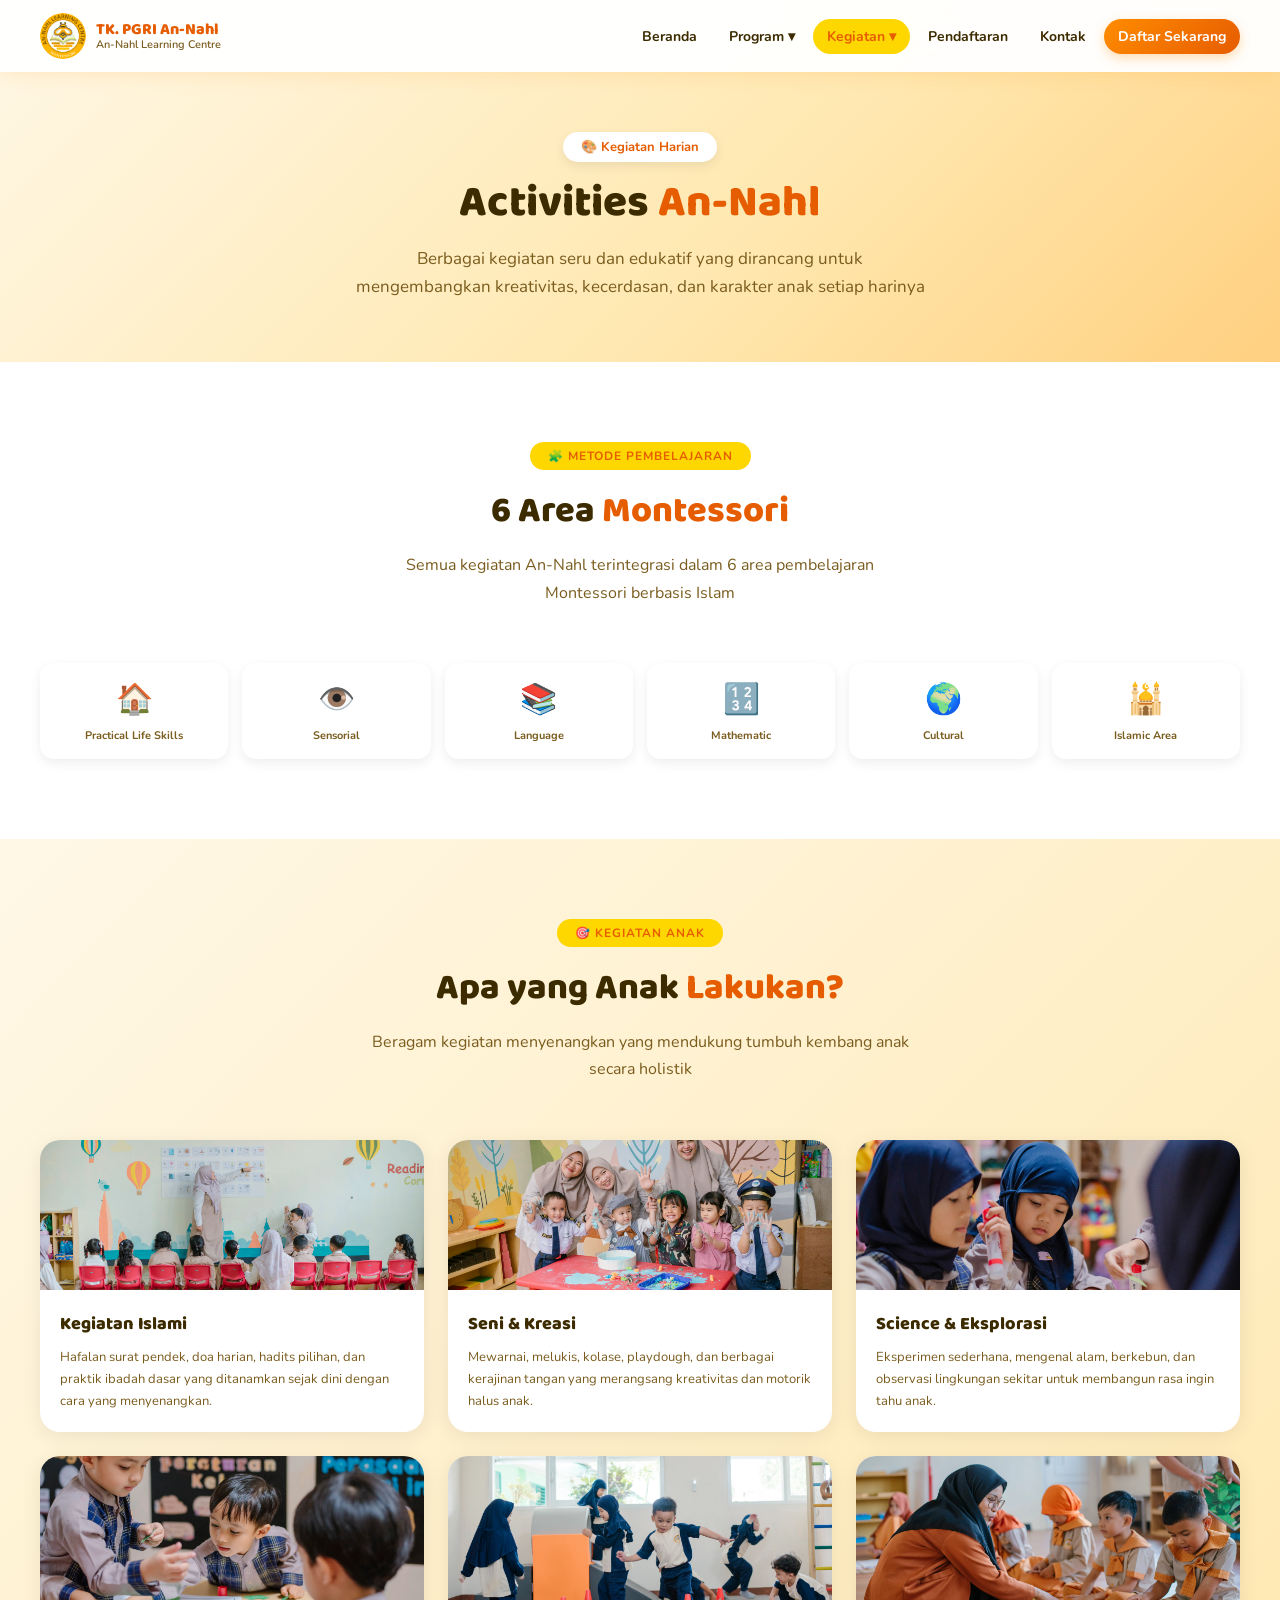
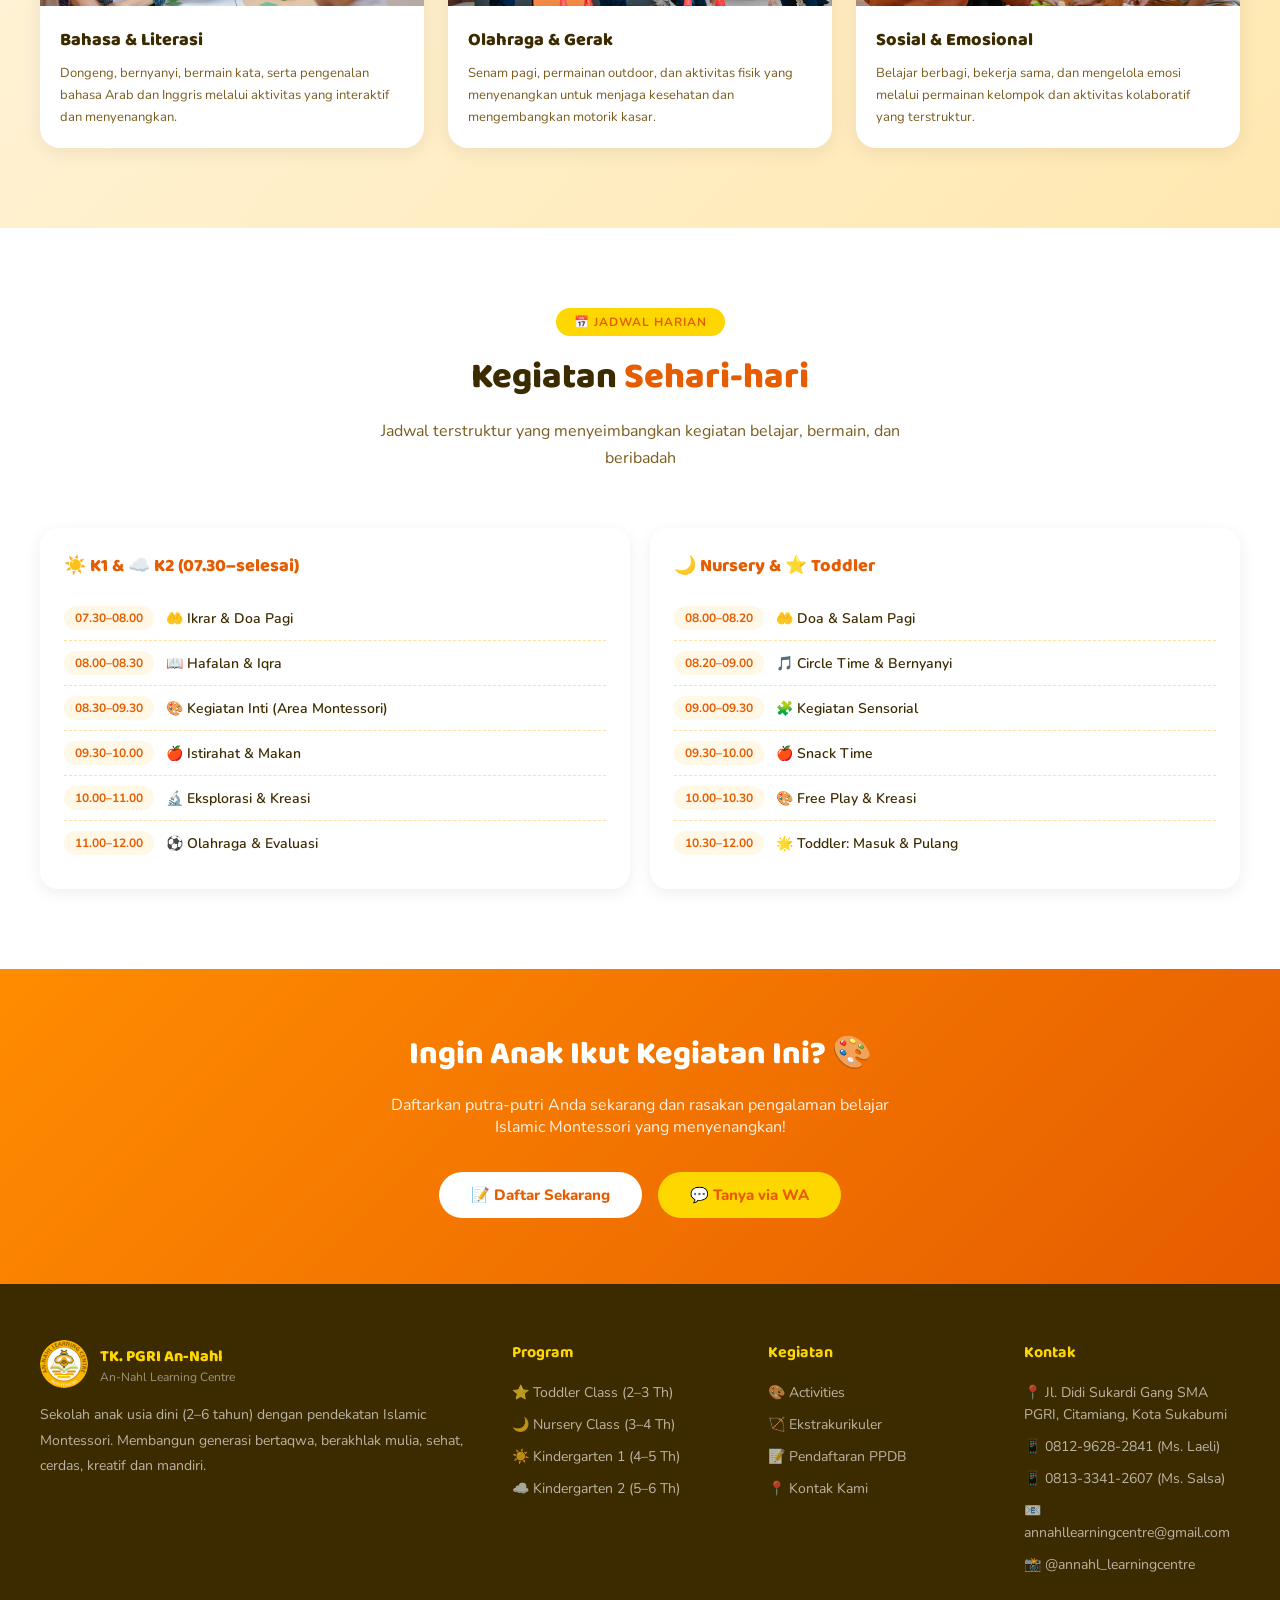
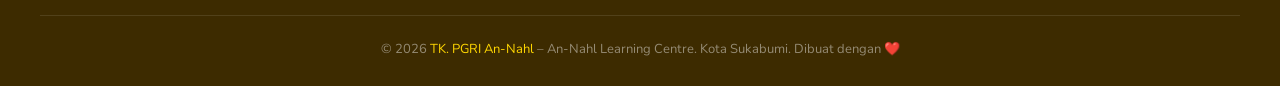
==== activities.html @ 15bcbe3a "perf: ganti foto dari JPG ke WebP untuk performa lebih cepat Update semua referensi gambar di 7 hala" ====
<!DOCTYPE html>
<html lang="id">
<head>
  <meta charset="UTF-8"/><meta name="viewport" content="width=device-width, initial-scale=1.0"/>
  <link rel="icon" type="image/png" href="favicon.png"/>
  <meta name="description" content="Kegiatan dan aktivitas unggulan TK. PGRI An-Nahl Sukabumi – seni, olahraga, hingga kegiatan islami yang menyenangkan untuk anak usia dini."/>
  <meta name="keywords" content="kegiatan TK sukabumi, aktivitas PAUD sukabumi, TK An-Nahl activities, program anak sukabumi"/>
  <meta name="author" content="TK. PGRI An-Nahl Learning Centre"/>
  <meta name="robots" content="index, follow"/>
  <link rel="canonical" href="https://tk-annahl-website.vercel.app/activities.html"/>
  <meta property="og:type" content="website"/>
  <meta property="og:title" content="Kegiatan & Aktivitas – TK. PGRI An-Nahl Sukabumi"/>
  <meta property="og:description" content="Seni, olahraga, hingga kegiatan islami yang menyenangkan untuk anak usia dini di Kota Sukabumi."/>
  <meta property="og:image" content="https://tk-annahl-website.vercel.app/favicon.png"/>
  <meta property="og:url" content="https://tk-annahl-website.vercel.app/activities.html"/>
  <meta property="og:locale" content="id_ID"/>
  <meta name="twitter:card" content="summary"/>
  <meta name="twitter:title" content="Kegiatan & Aktivitas – TK. PGRI An-Nahl Sukabumi"/>
  <meta name="twitter:description" content="Seni, olahraga, hingga kegiatan islami yang menyenangkan untuk anak usia dini di Kota Sukabumi."/>
  <title>Activities – TK. PGRI An-Nahl</title>
  <link rel="stylesheet" href="style.css"/>
  <style>
    .act-grid { display:grid; grid-template-columns:repeat(3,1fr); gap:24px; }
    .act-card { background:white; border-radius:20px; overflow:hidden; box-shadow:0 4px 20px rgba(0,0,0,0.08); transition:transform 0.3s,box-shadow 0.3s; }
    .act-card:hover { transform:translateY(-6px); box-shadow:0 16px 40px rgba(0,0,0,0.13); }
    .act-thumb { height:150px; display:flex; align-items:center; justify-content:center; font-size:65px; }
    .act-body { padding:20px; }
    .act-body h3 { font-family:'Baloo 2',cursive; font-size:18px; font-weight:800; margin-bottom:8px; }
    .act-body p { font-size:13px; color:var(--text-light); line-height:1.7; }
    .jadwal-grid { display:grid; grid-template-columns:repeat(2,1fr); gap:20px; }
    .jadwal-card { background:white; border-radius:18px; padding:24px; box-shadow:0 4px 16px rgba(0,0,0,0.07); }
    .jadwal-card h4 { font-family:'Baloo 2',cursive; font-size:18px; font-weight:800; color:var(--orange-dark); margin-bottom:16px; }
    .jadwal-item { display:flex; align-items:center; gap:12px; padding:10px 0; border-bottom:1px dashed #FFE0A0; }
    .jadwal-item:last-child { border-bottom:none; }
    .jadwal-time { background:var(--cream); color:var(--orange-dark); padding:4px 10px; border-radius:20px; font-size:12px; font-weight:700; white-space:nowrap; min-width:90px; text-align:center; }
    .jadwal-activity { font-size:14px; font-weight:600; color:var(--text); }
    .area-row { display:grid; grid-template-columns:repeat(6,1fr); gap:14px; }
    .area-pill { background:white; border-radius:14px; padding:16px 10px; text-align:center; box-shadow:0 4px 12px rgba(0,0,0,0.07); transition:transform 0.3s; }
    .area-pill:hover { transform:translateY(-4px); }
    .area-pill .icon { font-size:30px; margin-bottom:8px; }
    .area-pill p { font-size:11px; font-weight:700; color:var(--text-light); line-height:1.4; }
    @media(max-width:900px){ .act-grid { grid-template-columns:repeat(2,1fr); } .jadwal-grid { grid-template-columns:1fr; } .area-row { grid-template-columns:repeat(3,1fr); } }
    @media(max-width:600px){ .act-grid { grid-template-columns:1fr; } .area-row { grid-template-columns:repeat(2,1fr); } }
  </style>
</head>
<body>
  <div id="navbar"></div>

  <div class="page-hero">
    <div class="page-hero-tag">🎨 Kegiatan Harian</div>
    <h1>Activities <span>An-Nahl</span></h1>
    <p>Berbagai kegiatan seru dan edukatif yang dirancang untuk mengembangkan kreativitas, kecerdasan, dan karakter anak setiap harinya</p>
  </div>

  <!-- 6 AREA MONTESSORI SINGKAT -->
  <section style="background:white">
    <div class="container">
      <div class="section-header">
        <div class="section-tag">🧩 Metode Pembelajaran</div>
        <h2 class="section-title">6 Area <span>Montessori</span></h2>
        <p class="section-desc">Semua kegiatan An-Nahl terintegrasi dalam 6 area pembelajaran Montessori berbasis Islam</p>
      </div>
      <div class="area-row">
        <div class="area-pill"><div class="icon">🏠</div><p>Practical Life Skills</p></div>
        <div class="area-pill"><div class="icon">👁️</div><p>Sensorial</p></div>
        <div class="area-pill"><div class="icon">📚</div><p>Language</p></div>
        <div class="area-pill"><div class="icon">🔢</div><p>Mathematic</p></div>
        <div class="area-pill"><div class="icon">🌍</div><p>Cultural</p></div>
        <div class="area-pill"><div class="icon">🕌</div><p>Islamic Area</p></div>
      </div>
    </div>
  </section>

  <!-- KEGIATAN UTAMA -->
  <section style="background:linear-gradient(135deg,#FFF8E7,#FFE8B0)">
    <div class="container">
      <div class="section-header">
        <div class="section-tag">🎯 Kegiatan Anak</div>
        <h2 class="section-title">Apa yang Anak <span>Lakukan?</span></h2>
        <p class="section-desc">Beragam kegiatan menyenangkan yang mendukung tumbuh kembang anak secara holistik</p>
      </div>
      <div class="act-grid">
        <div class="act-card">
          <div class="act-thumb" style="background:linear-gradient(135deg,#FFD700,#FFA500);font-size:0;padding:0"><img src="assets/Nursery_Class_Activity.webp" alt="Kegiatan Islami" style="width:100%;height:100%;object-fit:cover"/></div>
          <div class="act-body">
            <h3>Kegiatan Islami</h3>
            <p>Hafalan surat pendek, doa harian, hadits pilihan, dan praktik ibadah dasar yang ditanamkan sejak dini dengan cara yang menyenangkan.</p>
          </div>
        </div>
        <div class="act-card">
          <div class="act-thumb" style="background:linear-gradient(135deg,#FF6B9D,#FF8C69);font-size:0;padding:0"><img src="assets/Toddler_Class_Activity.webp" alt="Seni & Kreasi" style="width:100%;height:100%;object-fit:cover"/></div>
          <div class="act-body">
            <h3>Seni & Kreasi</h3>
            <p>Mewarnai, melukis, kolase, playdough, dan berbagai kerajinan tangan yang merangsang kreativitas dan motorik halus anak.</p>
          </div>
        </div>
        <div class="act-card">
          <div class="act-thumb" style="background:linear-gradient(135deg,#4CAF50,#8BC34A);font-size:0;padding:0"><img src="assets/K1_B_Class_Activity_2.webp" alt="Science & Eksplorasi" style="width:100%;height:100%;object-fit:cover"/></div>
          <div class="act-body">
            <h3>Science & Eksplorasi</h3>
            <p>Eksperimen sederhana, mengenal alam, berkebun, dan observasi lingkungan sekitar untuk membangun rasa ingin tahu anak.</p>
          </div>
        </div>
        <div class="act-card">
          <div class="act-thumb" style="background:linear-gradient(135deg,#2196F3,#00BCD4);font-size:0;padding:0"><img src="assets/K1_B_Class_Activity.webp" alt="Bahasa & Literasi" style="width:100%;height:100%;object-fit:cover"/></div>
          <div class="act-body">
            <h3>Bahasa & Literasi</h3>
            <p>Dongeng, bernyanyi, bermain kata, serta pengenalan bahasa Arab dan Inggris melalui aktivitas yang interaktif dan menyenangkan.</p>
          </div>
        </div>
        <div class="act-card">
          <div class="act-thumb" style="background:linear-gradient(135deg,#9C27B0,#E91E63);font-size:0;padding:0"><img src="assets/K1_A_Gymnastic_Activity.webp" alt="Olahraga & Gerak" style="width:100%;height:100%;object-fit:cover"/></div>
          <div class="act-body">
            <h3>Olahraga & Gerak</h3>
            <p>Senam pagi, permainan outdoor, dan aktivitas fisik yang menyenangkan untuk menjaga kesehatan dan mengembangkan motorik kasar.</p>
          </div>
        </div>
        <div class="act-card">
          <div class="act-thumb" style="background:linear-gradient(135deg,#FF8C00,#E65C00);font-size:0;padding:0"><img src="assets/K2_Class_Activity.webp" alt="Sosial & Emosional" style="width:100%;height:100%;object-fit:cover"/></div>
          <div class="act-body">
            <h3>Sosial & Emosional</h3>
            <p>Belajar berbagi, bekerja sama, dan mengelola emosi melalui permainan kelompok dan aktivitas kolaboratif yang terstruktur.</p>
          </div>
        </div>
      </div>
    </div>
  </section>

  <!-- JADWAL HARIAN -->
  <section style="background:white">
    <div class="container">
      <div class="section-header">
        <div class="section-tag">📅 Jadwal Harian</div>
        <h2 class="section-title">Kegiatan <span>Sehari-hari</span></h2>
        <p class="section-desc">Jadwal terstruktur yang menyeimbangkan kegiatan belajar, bermain, dan beribadah</p>
      </div>
      <div class="jadwal-grid">
        <div class="jadwal-card">
          <h4>☀️ K1 & ☁️ K2 (07.30–selesai)</h4>
          <div class="jadwal-item"><span class="jadwal-time">07.30–08.00</span><span class="jadwal-activity">🤲 Ikrar & Doa Pagi</span></div>
          <div class="jadwal-item"><span class="jadwal-time">08.00–08.30</span><span class="jadwal-activity">📖 Hafalan & Iqra</span></div>
          <div class="jadwal-item"><span class="jadwal-time">08.30–09.30</span><span class="jadwal-activity">🎨 Kegiatan Inti (Area Montessori)</span></div>
          <div class="jadwal-item"><span class="jadwal-time">09.30–10.00</span><span class="jadwal-activity">🍎 Istirahat & Makan</span></div>
          <div class="jadwal-item"><span class="jadwal-time">10.00–11.00</span><span class="jadwal-activity">🔬 Eksplorasi & Kreasi</span></div>
          <div class="jadwal-item"><span class="jadwal-time">11.00–12.00</span><span class="jadwal-activity">⚽ Olahraga & Evaluasi</span></div>
        </div>
        <div class="jadwal-card">
          <h4>🌙 Nursery & ⭐ Toddler</h4>
          <div class="jadwal-item"><span class="jadwal-time">08.00–08.20</span><span class="jadwal-activity">🤲 Doa & Salam Pagi</span></div>
          <div class="jadwal-item"><span class="jadwal-time">08.20–09.00</span><span class="jadwal-activity">🎵 Circle Time & Bernyanyi</span></div>
          <div class="jadwal-item"><span class="jadwal-time">09.00–09.30</span><span class="jadwal-activity">🧩 Kegiatan Sensorial</span></div>
          <div class="jadwal-item"><span class="jadwal-time">09.30–10.00</span><span class="jadwal-activity">🍎 Snack Time</span></div>
          <div class="jadwal-item"><span class="jadwal-time">10.00–10.30</span><span class="jadwal-activity">🎨 Free Play & Kreasi</span></div>
          <div class="jadwal-item"><span class="jadwal-time">10.30–12.00</span><span class="jadwal-activity">🌟 Toddler: Masuk & Pulang</span></div>
        </div>
      </div>
    </div>
  </section>

  <div style="background:linear-gradient(135deg,var(--orange),var(--orange-dark));padding:60px 40px;text-align:center;color:white">
    <h2 style="font-family:'Baloo 2',cursive;font-size:32px;font-weight:800;margin-bottom:14px">Ingin Anak Ikut Kegiatan Ini? 🎨</h2>
    <p style="font-size:16px;opacity:0.9;margin-bottom:28px;max-width:500px;margin-left:auto;margin-right:auto">Daftarkan putra-putri Anda sekarang dan rasakan pengalaman belajar Islamic Montessori yang menyenangkan!</p>
    <a href="ppdb.html" style="background:white;color:var(--orange-dark);padding:13px 32px;border-radius:30px;text-decoration:none;font-weight:800;font-size:15px;display:inline-block;margin:6px">📝 Daftar Sekarang</a>
    <a href="https://wa.me/6281296282841" target="_blank" style="background:var(--yellow);color:var(--orange-dark);padding:13px 32px;border-radius:30px;text-decoration:none;font-weight:800;font-size:15px;display:inline-block;margin:6px">💬 Tanya via WA</a>
  </div>

  <div id="footer"></div>
  <script src="main.js"></script>
  <script>renderNavbar(); renderFooter();</script>
</body>
</html>
---- style.css ----
@import url('https://fonts.googleapis.com/css2?family=Baloo+2:wght@400;600;700;800&family=Nunito:wght@400;600;700;800&display=swap');

:root {
  --yellow: #FFD700;
  --orange: #FF8C00;
  --orange-light: #FFA500;
  --orange-dark: #E65C00;
  --cream: #FFF8E7;
  --cream-dark: #FFE8B0;
  --white: #FFFFFF;
  --text: #3D2B00;
  --text-light: #7A5C1E;
  --green: #4CAF50;
  --blue: #2196F3;
  --pink: #FF6B9D;
  --purple: #9C27B0;
  --red: #F44336;
  --sidebar-bg: #2D1A00;
  --nav-height: 72px;
}

* { margin: 0; padding: 0; box-sizing: border-box; }

html { scroll-behavior: smooth; }

body {
  font-family: 'Nunito', sans-serif;
  background: var(--cream);
  color: var(--text);
  overflow-x: hidden;
}

/* ===== NAVBAR ===== */
nav {
  position: fixed;
  top: 0; left: 0; right: 0;
  z-index: 999;
  background: rgba(255,255,255,0.96);
  backdrop-filter: blur(12px);
  height: var(--nav-height);
  padding: 0 40px;
  display: flex;
  justify-content: space-between;
  align-items: center;
  box-shadow: 0 2px 20px rgba(255,140,0,0.15);
}

.logo {
  display: flex;
  align-items: center;
  gap: 10px;
  text-decoration: none;
}

.logo-icon {
  width: 46px; height: 46px;
  background: linear-gradient(135deg, var(--yellow), var(--orange));
  border-radius: 13px;
  display: flex; align-items: center; justify-content: center;
  font-size: 22px;
  box-shadow: 0 4px 12px rgba(255,140,0,0.3);
}

.logo-text {
  font-family: 'Baloo 2', cursive;
  font-weight: 800;
  font-size: 16px;
  color: var(--orange-dark);
  line-height: 1.1;
}

.logo-text span {
  display: block;
  font-size: 11px;
  color: var(--text-light);
  font-weight: 600;
  font-family: 'Nunito', sans-serif;
}

.nav-links {
  display: flex;
  gap: 4px;
  list-style: none;
  align-items: center;
}

.nav-links a {
  text-decoration: none;
  color: var(--text);
  font-weight: 700;
  padding: 8px 14px;
  border-radius: 25px;
  transition: all 0.3s;
  font-size: 14px;
}

.nav-links a:hover,
.nav-links a.active {
  background: var(--yellow);
  color: var(--orange-dark);
}

/* Dropdown */
.nav-dropdown {
  position: relative;
}

.nav-dropdown-menu {
  display: none;
  position: absolute;
  top: calc(100% + 8px);
  left: 0;
  background: white;
  border-radius: 16px;
  box-shadow: 0 12px 40px rgba(0,0,0,0.12);
  min-width: 200px;
  padding: 8px;
  z-index: 100;
}

.nav-dropdown:hover .nav-dropdown-menu { display: block; }

.nav-dropdown-menu a {
  display: flex;
  align-items: center;
  gap: 10px;
  padding: 10px 14px !important;
  border-radius: 10px;
  font-size: 14px;
  font-weight: 700;
  color: var(--text) !important;
  transition: all 0.2s;
}

.nav-dropdown-menu a:hover {
  background: var(--cream) !important;
  color: var(--orange-dark) !important;
}

.nav-btn {
  background: linear-gradient(135deg, var(--orange), var(--orange-dark)) !important;
  color: white !important;
  box-shadow: 0 4px 12px rgba(255,140,0,0.3);
}

.nav-btn:hover {
  background: linear-gradient(135deg, var(--yellow), var(--orange)) !important;
  transform: translateY(-2px);
  box-shadow: 0 6px 16px rgba(255,140,0,0.4) !important;
  color: white !important;
}

/* Mobile nav toggle */
.nav-toggle {
  display: none;
  background: none;
  border: none;
  font-size: 24px;
  cursor: pointer;
  color: var(--orange-dark);
}

/* ===== PAGE HERO (shared) ===== */
.page-hero {
  padding: calc(var(--nav-height) + 60px) 40px 60px;
  text-align: center;
  position: relative;
  overflow: hidden;
}

.page-hero::before {
  content: '';
  position: absolute;
  inset: 0;
  background: linear-gradient(135deg, #FFF8E7 0%, #FFE8B0 60%, #FFD080 100%);
  z-index: 0;
}

.page-hero > * { position: relative; z-index: 1; }

.page-hero-tag {
  display: inline-block;
  background: white;
  color: var(--orange-dark);
  padding: 6px 18px;
  border-radius: 20px;
  font-size: 13px;
  font-weight: 700;
  margin-bottom: 16px;
  box-shadow: 0 4px 12px rgba(0,0,0,0.08);
}

.page-hero h1 {
  font-family: 'Baloo 2', cursive;
  font-size: 44px;
  font-weight: 800;
  color: var(--text);
  margin-bottom: 16px;
  line-height: 1.15;
}

.page-hero h1 span { color: var(--orange-dark); }

.page-hero p {
  font-size: 17px;
  color: var(--text-light);
  max-width: 580px;
  margin: 0 auto;
  line-height: 1.7;
}

/* ===== SECTION ===== */
section { padding: 80px 40px; }

.container { max-width: 1200px; margin: 0 auto; }

.section-header {
  text-align: center;
  margin-bottom: 56px;
}

.section-tag {
  display: inline-block;
  background: var(--yellow);
  color: var(--orange-dark);
  padding: 6px 18px;
  border-radius: 20px;
  font-size: 12px;
  font-weight: 700;
  margin-bottom: 12px;
  text-transform: uppercase;
  letter-spacing: 1px;
}

.section-title {
  font-family: 'Baloo 2', cursive;
  font-size: 36px;
  font-weight: 800;
  color: var(--text);
  margin-bottom: 12px;
}

.section-title span { color: var(--orange-dark); }

.section-desc {
  font-size: 16px;
  color: var(--text-light);
  max-width: 540px;
  margin: 0 auto;
  line-height: 1.7;
}

/* ===== BUTTONS ===== */
.btn-primary {
  background: linear-gradient(135deg, var(--orange), var(--orange-dark));
  color: white;
  padding: 13px 30px;
  border-radius: 30px;
  text-decoration: none;
  font-weight: 700;
  font-size: 15px;
  box-shadow: 0 6px 20px rgba(255,140,0,0.35);
  transition: all 0.3s;
  display: inline-flex;
  align-items: center;
  gap: 8px;
  border: none;
  cursor: pointer;
  font-family: 'Nunito', sans-serif;
}

.btn-primary:hover {
  transform: translateY(-3px);
  box-shadow: 0 10px 28px rgba(255,140,0,0.45);
}

.btn-secondary {
  background: white;
  color: var(--orange-dark);
  padding: 13px 30px;
  border-radius: 30px;
  text-decoration: none;
  font-weight: 700;
  font-size: 15px;
  border: 2px solid var(--orange-light);
  transition: all 0.3s;
  display: inline-flex;
  align-items: center;
  gap: 8px;
}

.btn-secondary:hover {
  background: var(--yellow);
  border-color: var(--yellow);
  transform: translateY(-3px);
}

/* ===== CARDS ===== */
.card {
  background: white;
  border-radius: 20px;
  box-shadow: 0 4px 20px rgba(0,0,0,0.07);
  overflow: hidden;
  transition: transform 0.3s, box-shadow 0.3s;
}

.card:hover {
  transform: translateY(-6px);
  box-shadow: 0 12px 36px rgba(0,0,0,0.12);
}

/* ===== STATS BAR ===== */
.stats-bar {
  background: linear-gradient(135deg, var(--orange), var(--orange-dark));
  padding: 40px;
}

.stats-bar .container {
  display: grid;
  grid-template-columns: repeat(4, 1fr);
  gap: 20px;
  text-align: center;
}

.stat-item { color: white; }

.stat-number {
  font-family: 'Baloo 2', cursive;
  font-size: 42px;
  font-weight: 800;
  line-height: 1;
  margin-bottom: 6px;
}

.stat-label { font-size: 14px; opacity: 0.9; font-weight: 600; }

/* ===== FOOTER ===== */
footer {
  background: var(--text);
  color: white;
  padding: 56px 40px 28px;
}

.footer-grid {
  max-width: 1200px;
  margin: 0 auto;
  display: grid;
  grid-template-columns: 2fr 1fr 1fr 1fr;
  gap: 40px;
  margin-bottom: 40px;
}

.footer-brand p {
  color: rgba(255,255,255,0.65);
  font-size: 14px;
  line-height: 1.8;
  margin-top: 14px;
}

.footer-title {
  font-family: 'Baloo 2', cursive;
  font-size: 16px;
  font-weight: 700;
  color: var(--yellow);
  margin-bottom: 16px;
}

.footer-links { list-style: none; display: flex; flex-direction: column; gap: 10px; }

.footer-links a {
  color: rgba(255,255,255,0.65);
  text-decoration: none;
  font-size: 14px;
  transition: color 0.3s;
}

.footer-links a:hover { color: var(--yellow); }

.footer-bottom {
  max-width: 1200px;
  margin: 0 auto;
  border-top: 1px solid rgba(255,255,255,0.1);
  padding-top: 24px;
  text-align: center;
  font-size: 13px;
  color: rgba(255,255,255,0.45);
}

.footer-bottom span { color: var(--yellow); }

/* ===== FORM ===== */
.form-group { margin-bottom: 18px; }

.form-group label {
  display: block;
  font-weight: 700;
  font-size: 14px;
  margin-bottom: 8px;
  color: var(--text);
}

.form-group input,
.form-group select,
.form-group textarea {
  width: 100%;
  padding: 12px 16px;
  border: 2px solid #FFE0A0;
  border-radius: 12px;
  font-family: 'Nunito', sans-serif;
  font-size: 14px;
  color: var(--text);
  background: #FFF8E7;
  transition: border-color 0.3s;
  outline: none;
}

.form-group input:focus,
.form-group select:focus,
.form-group textarea:focus {
  border-color: var(--orange);
  background: white;
}

.form-group textarea { height: 110px; resize: none; }

/* ===== ANIMATIONS ===== */
@keyframes fadeUp {
  from { opacity: 0; transform: translateY(24px); }
  to { opacity: 1; transform: translateY(0); }
}

@keyframes float {
  0%, 100% { transform: translateY(0); }
  50% { transform: translateY(-16px); }
}

.fade-up { animation: fadeUp 0.7s ease forwards; }

/* ===== RESPONSIVE ===== */
@media (max-width: 900px) {
  nav { padding: 0 20px; position: fixed; z-index: 999; }
  .nav-links {
    display: none;
    flex-direction: column;
    position: fixed;
    top: var(--nav-height);
    left: 0; right: 0;
    bottom: 0;
    background: white;
    padding: 12px 16px 32px;
    gap: 2px;
    z-index: 998;
    overflow-y: auto;
    overflow-x: hidden;
  }
  .nav-links.open { display: flex; }
  .nav-toggle { display: block; }
  .nav-links > li { width: 100%; }
  .nav-links > li > a {
    padding: 12px 16px;
    border-radius: 12px;
    display: block;
    font-size: 16px;
    width: 100%;
    box-sizing: border-box;
  }

  /* Overlay gelap di belakang navbar */
  .nav-overlay {
    display: none;
    position: fixed;
    inset: 0;
    top: var(--nav-height);
    background: rgba(0,0,0,0.4);
    z-index: 997;
  }
  .nav-overlay.open { display: block; }

  /* Mobile dropdown */
  .nav-dropdown { width: 100%; position: static; }
  .nav-dropdown > a {
    display: flex !important;
    justify-content: space-between;
    align-items: center;
  }
  .nav-dropdown-menu {
    display: none !important;
    position: static !important;
    top: auto !important; left: auto !important; right: auto !important;
    transform: none !important;
    box-shadow: none !important;
    padding: 4px 0 4px 12px !important;
    background: #FFF8E7 !important;
    border-radius: 12px !important;
    margin: 4px 0 8px !important;
    width: 100% !important;
    min-width: unset !important;
    max-width: 100% !important;
  }
  .nav-dropdown.mobile-open > .nav-dropdown-menu { display: block !important; }
  .nav-dropdown:hover > .nav-dropdown-menu { display: none !important; }
  .nav-dropdown.mobile-open:hover > .nav-dropdown-menu { display: block !important; }
  .nav-dropdown-menu a {
    font-size: 14px !important;
    padding: 10px 14px !important;
    border-radius: 10px !important;
    display: block !important;
    width: 100% !important;
    box-sizing: border-box !important;
  }

  .page-hero h1 { font-size: 28px; }
  section { padding: 50px 20px; }
  .stats-bar { padding: 30px 20px; }
  .stats-bar .container { grid-template-columns: repeat(2, 1fr); gap: 16px; }
  .footer-grid { grid-template-columns: 1fr 1fr; gap: 24px; }
  body { overflow-x: hidden; }
  * { max-width: 100%; box-sizing: border-box; }
}

@media (max-width: 600px) {
  .page-hero { padding: calc(var(--nav-height) + 30px) 16px 36px; }
  .page-hero h1 { font-size: 24px; }
  .page-hero p { font-size: 14px; }
  .footer-grid { grid-template-columns: 1fr; }
  section { padding: 40px 16px; }
  .section-title { font-size: 26px; }
  .sosmed-grid, .kuota-grid, .jam-grid { grid-template-columns: 1fr !important; }
  .unggulan-grid, .area-grid, .kuri-grid { grid-template-columns: 1fr !important; }
}
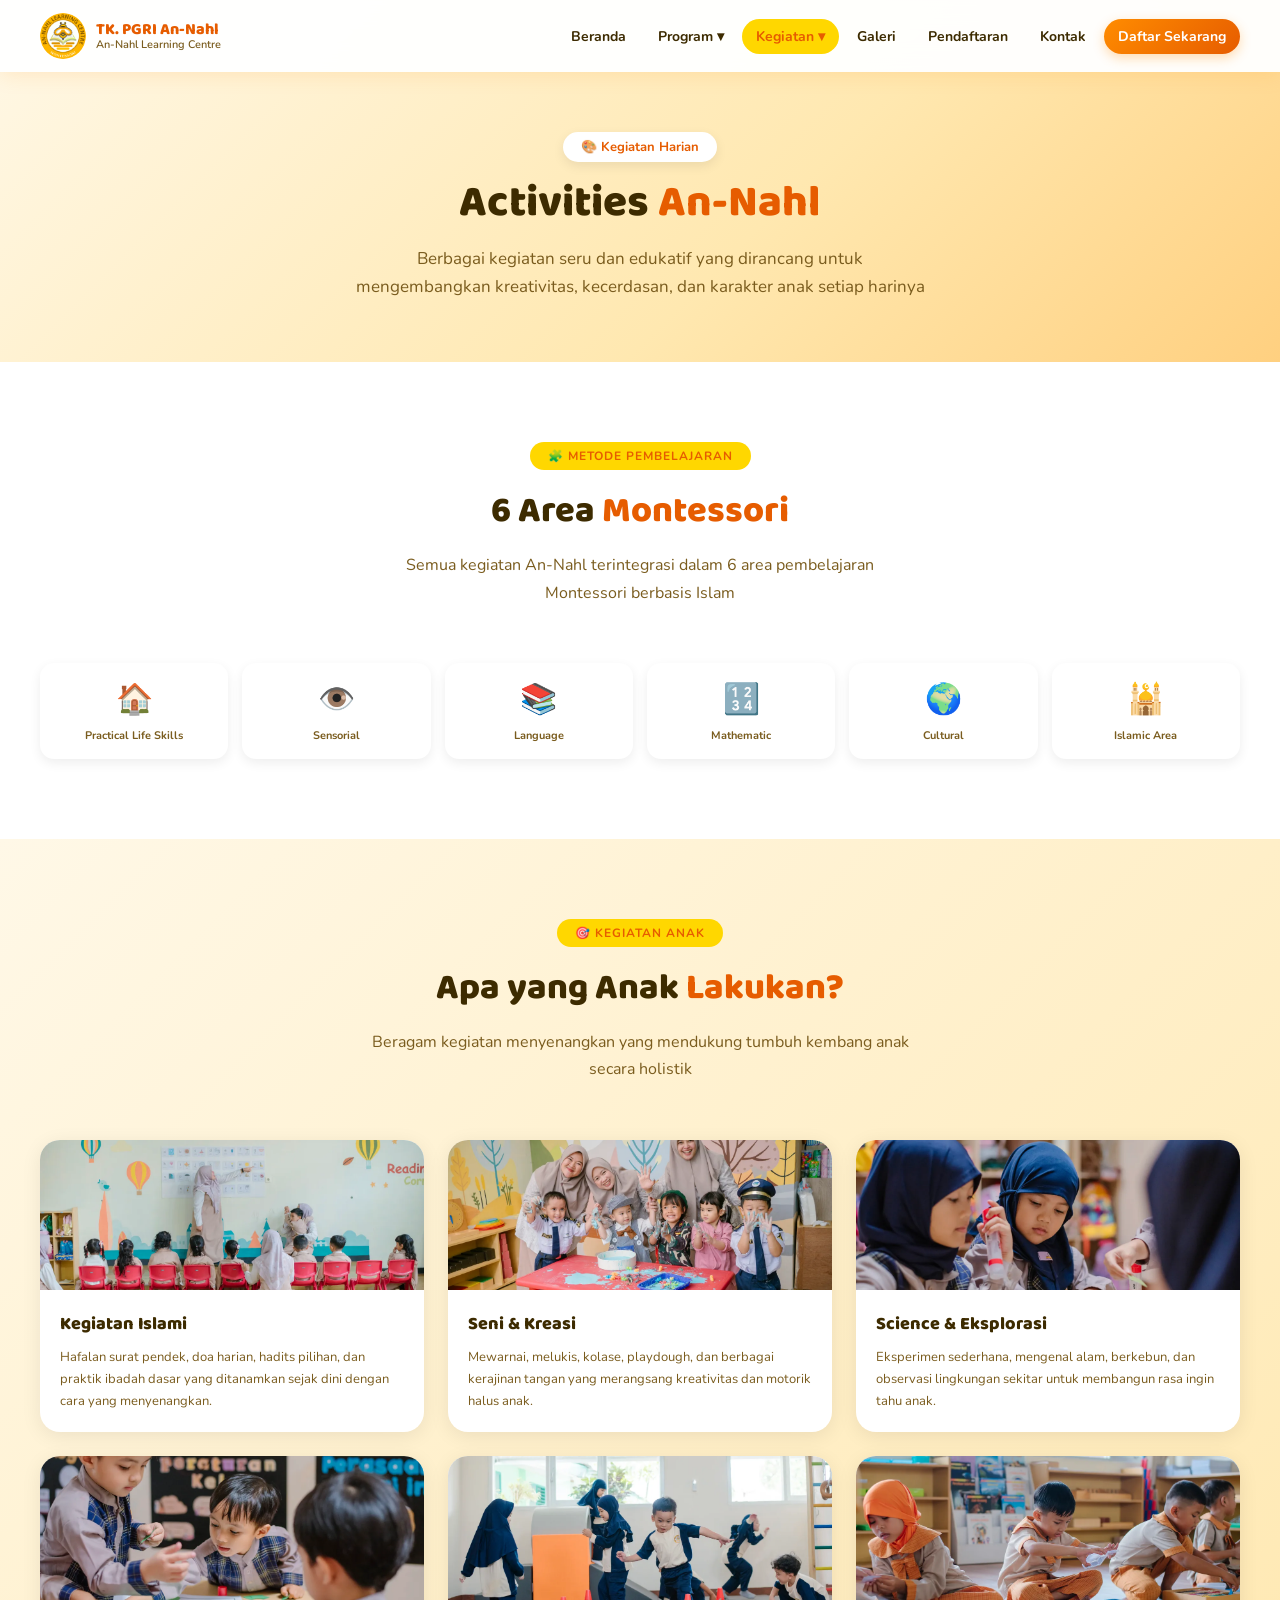
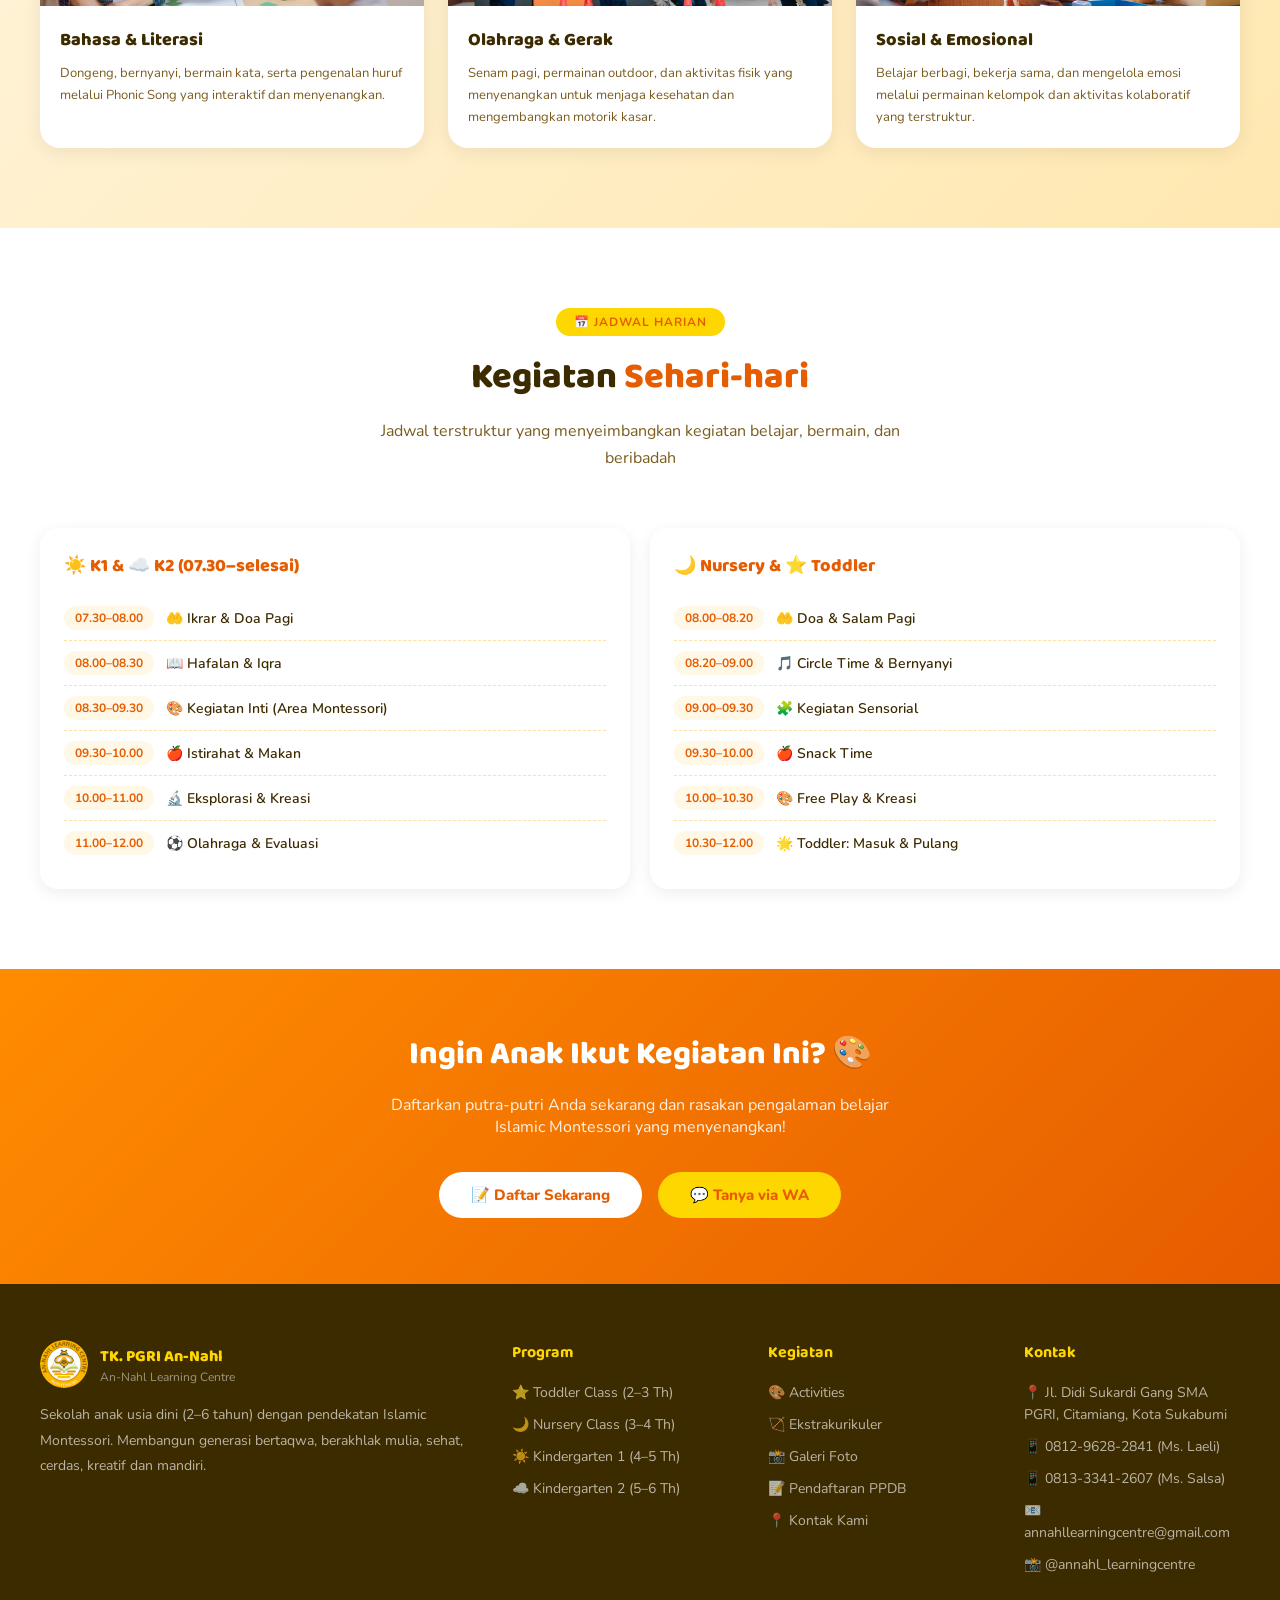
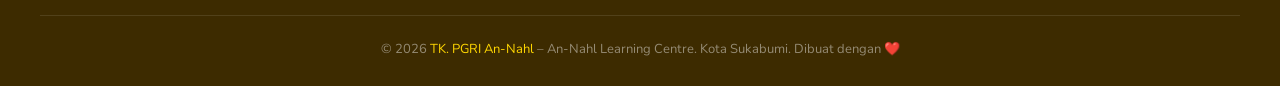
==== commit 99748cfb: "feat: tambah 30 foto baru ke galeri, filter per kelas, fix teks Phonic Song - Tambah 30 foto WebP te" ====
--- a/activities.html
+++ b/activities.html
@@ -105,7 +105,7 @@
           <div class="act-thumb" style="background:linear-gradient(135deg,#2196F3,#00BCD4);font-size:0;padding:0"><img src="assets/K1_B_Class_Activity.webp" alt="Bahasa & Literasi" style="width:100%;height:100%;object-fit:cover"/></div>
           <div class="act-body">
             <h3>Bahasa & Literasi</h3>
-            <p>Dongeng, bernyanyi, bermain kata, serta pengenalan bahasa Arab dan Inggris melalui aktivitas yang interaktif dan menyenangkan.</p>
+            <p>Dongeng, bernyanyi, bermain kata, serta pengenalan huruf melalui Phonic Song yang interaktif dan menyenangkan.</p>
           </div>
         </div>
         <div class="act-card">
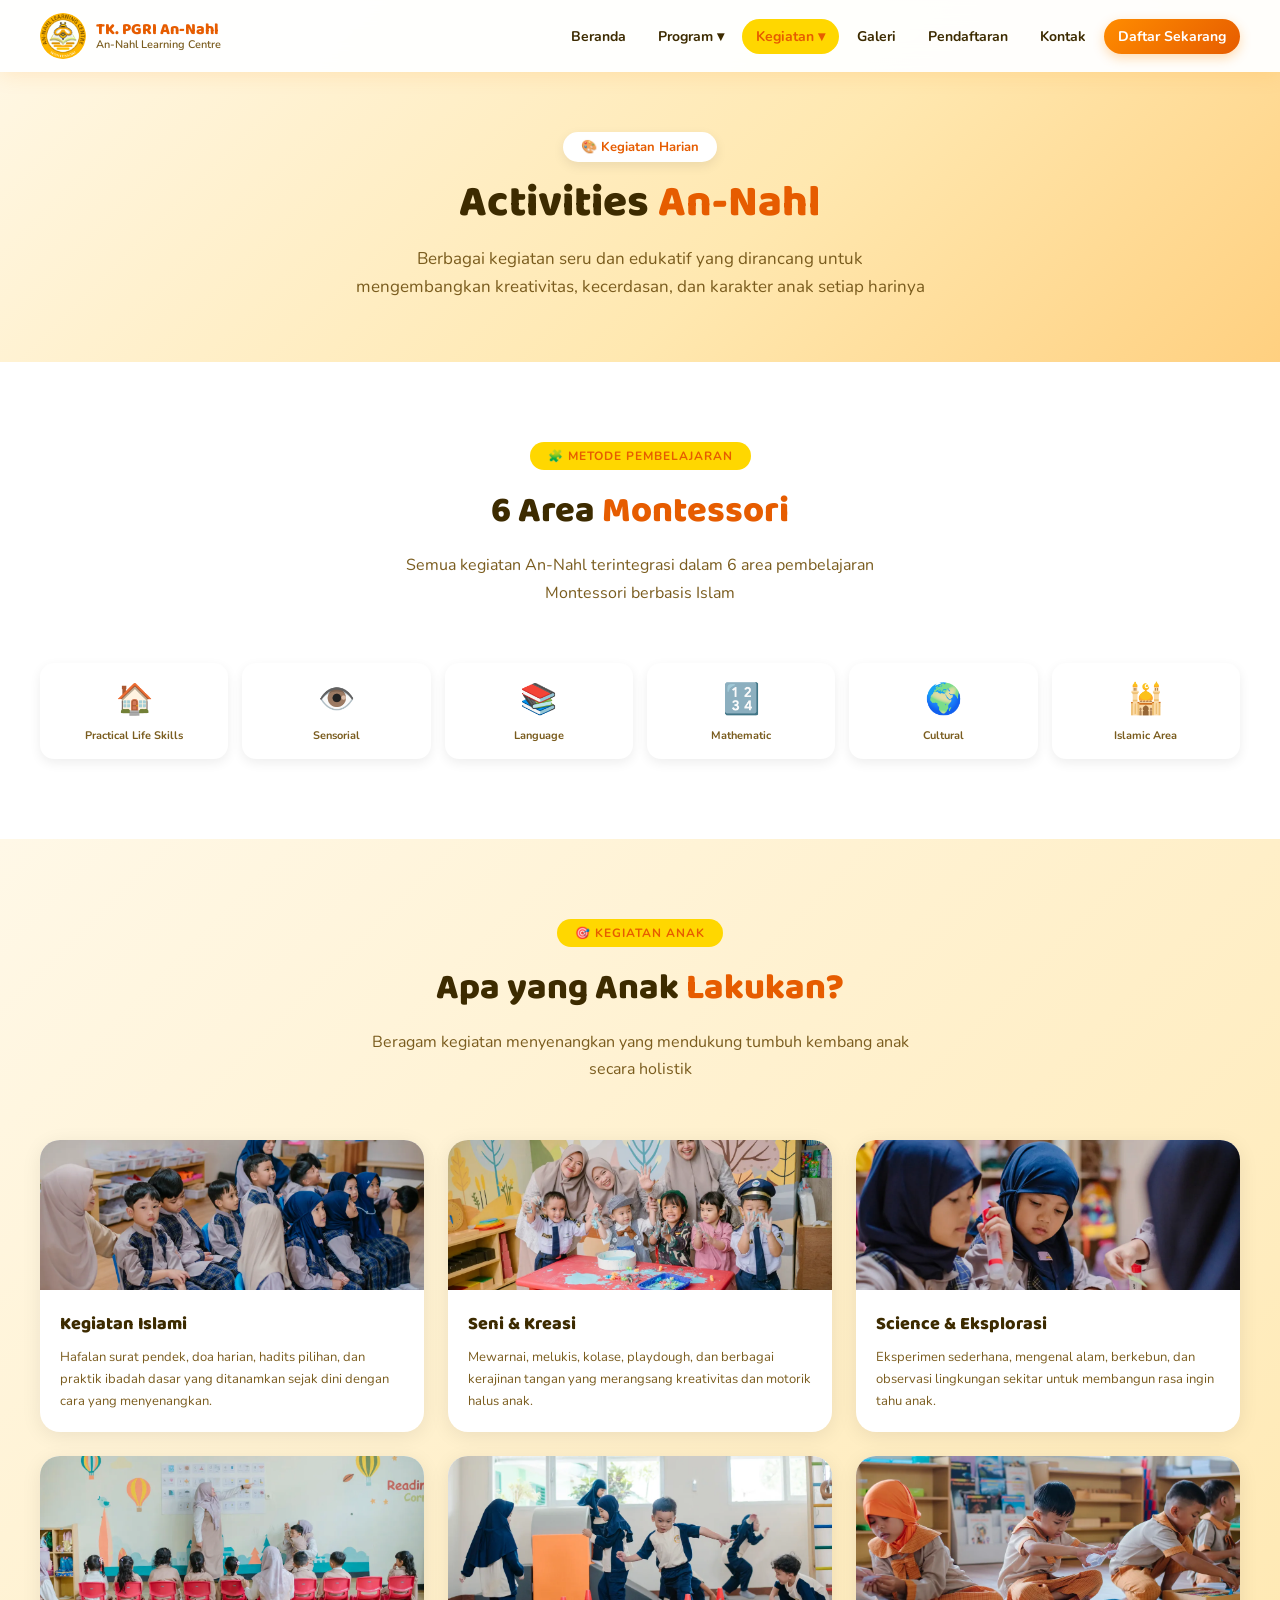
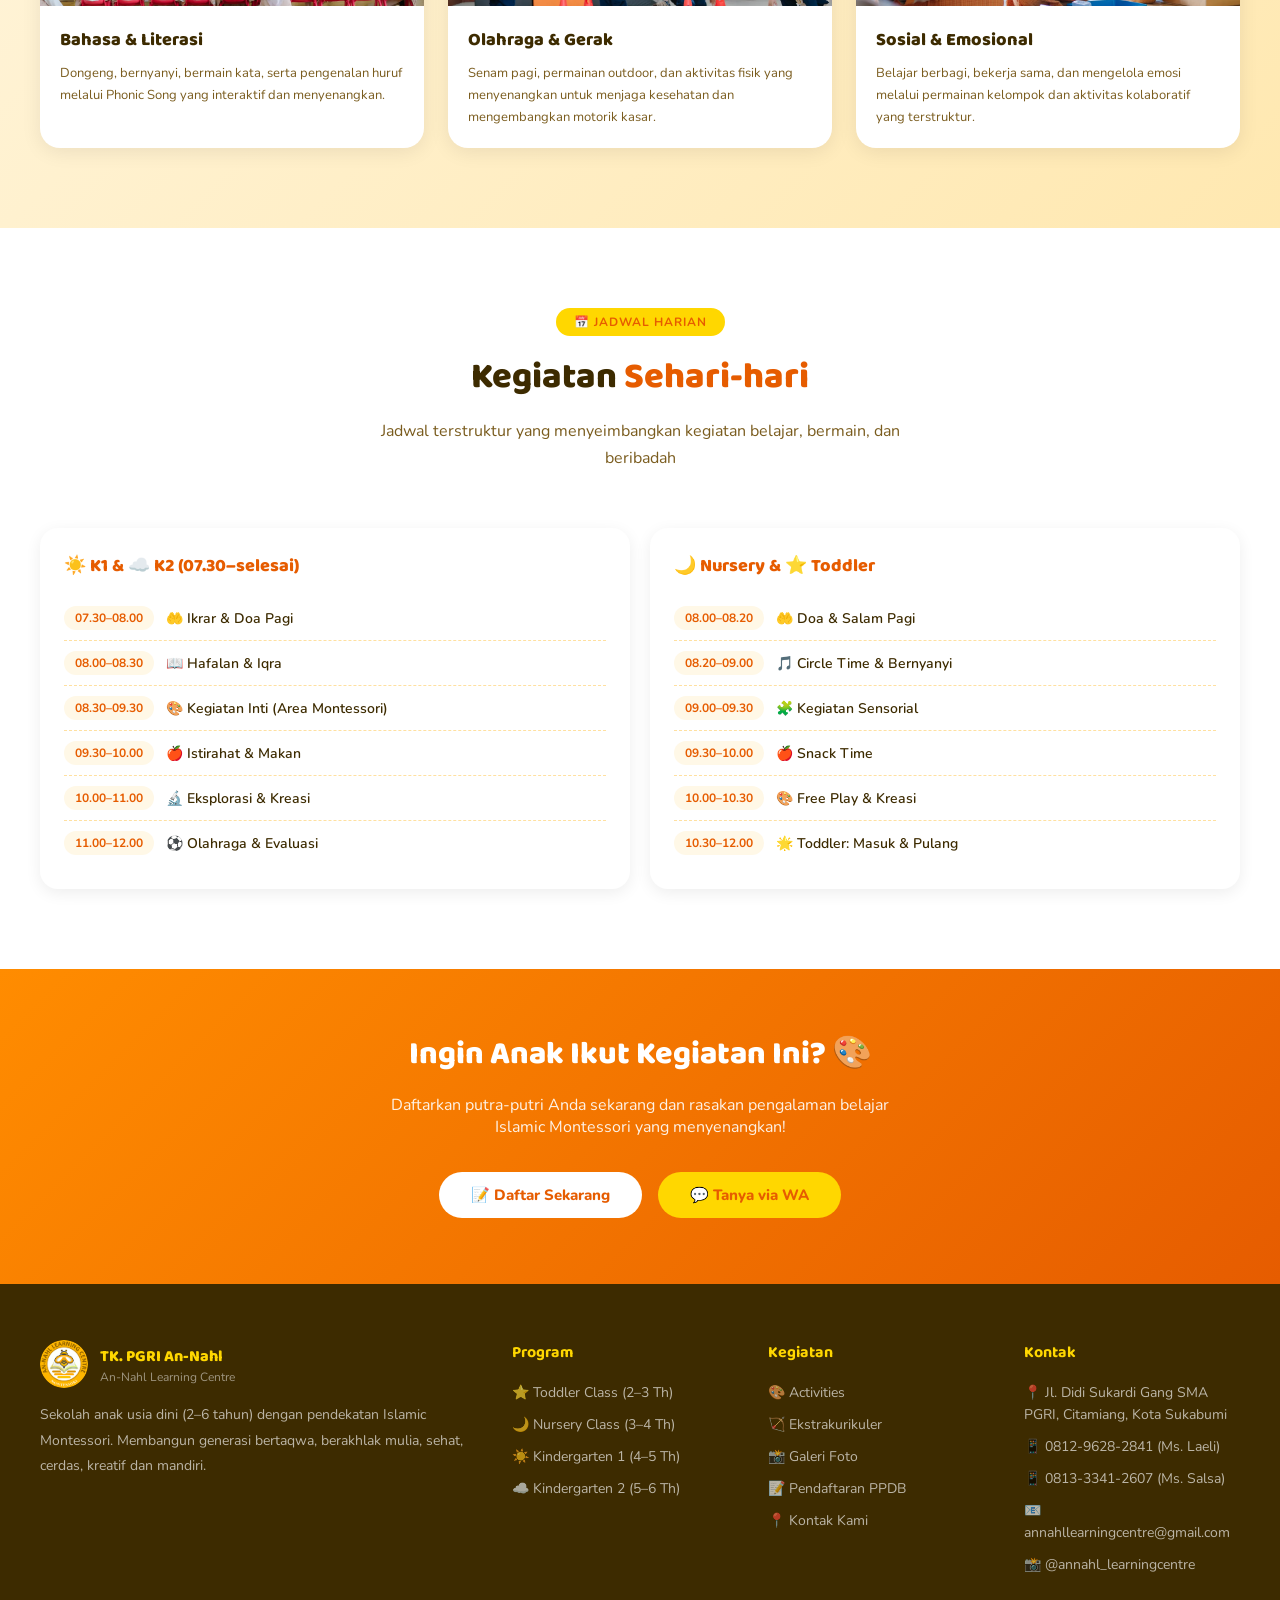
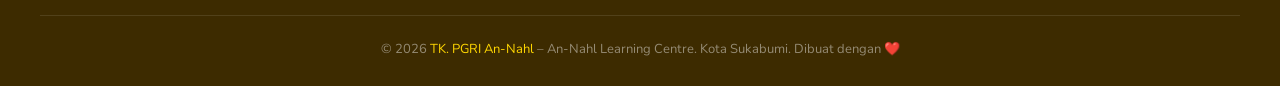
==== commit 60e994af: "fix: dark mode, swap foto activities, hapus duplikat Nursery_2, tambah foto baru - style.css: tambah" ====
--- a/activities.html
+++ b/activities.html
@@ -81,7 +81,7 @@
       </div>
       <div class="act-grid">
         <div class="act-card">
-          <div class="act-thumb" style="background:linear-gradient(135deg,#FFD700,#FFA500);font-size:0;padding:0"><img src="assets/Nursery_Class_Activity.webp" alt="Kegiatan Islami" style="width:100%;height:100%;object-fit:cover"/></div>
+          <div class="act-thumb" style="background:linear-gradient(135deg,#FFD700,#FFA500);font-size:0;padding:0"><img src="assets/Banner_Kegiatan_Islami.webp" alt="Kegiatan Islami" style="width:100%;height:100%;object-fit:cover"/></div>
           <div class="act-body">
             <h3>Kegiatan Islami</h3>
             <p>Hafalan surat pendek, doa harian, hadits pilihan, dan praktik ibadah dasar yang ditanamkan sejak dini dengan cara yang menyenangkan.</p>
@@ -102,7 +102,7 @@
           </div>
         </div>
         <div class="act-card">
-          <div class="act-thumb" style="background:linear-gradient(135deg,#2196F3,#00BCD4);font-size:0;padding:0"><img src="assets/K1_B_Class_Activity.webp" alt="Bahasa & Literasi" style="width:100%;height:100%;object-fit:cover"/></div>
+          <div class="act-thumb" style="background:linear-gradient(135deg,#2196F3,#00BCD4);font-size:0;padding:0"><img src="assets/Nursery_Class_Activity.webp" alt="Bahasa & Literasi" style="width:100%;height:100%;object-fit:cover"/></div>
           <div class="act-body">
             <h3>Bahasa & Literasi</h3>
             <p>Dongeng, bernyanyi, bermain kata, serta pengenalan huruf melalui Phonic Song yang interaktif dan menyenangkan.</p>
--- a/style.css
+++ b/style.css
@@ -21,7 +21,7 @@
 
 * { margin: 0; padding: 0; box-sizing: border-box; }
 
-html { scroll-behavior: smooth; }
+html { scroll-behavior: smooth; color-scheme: light; }
 
 body {
   font-family: 'Nunito', sans-serif;
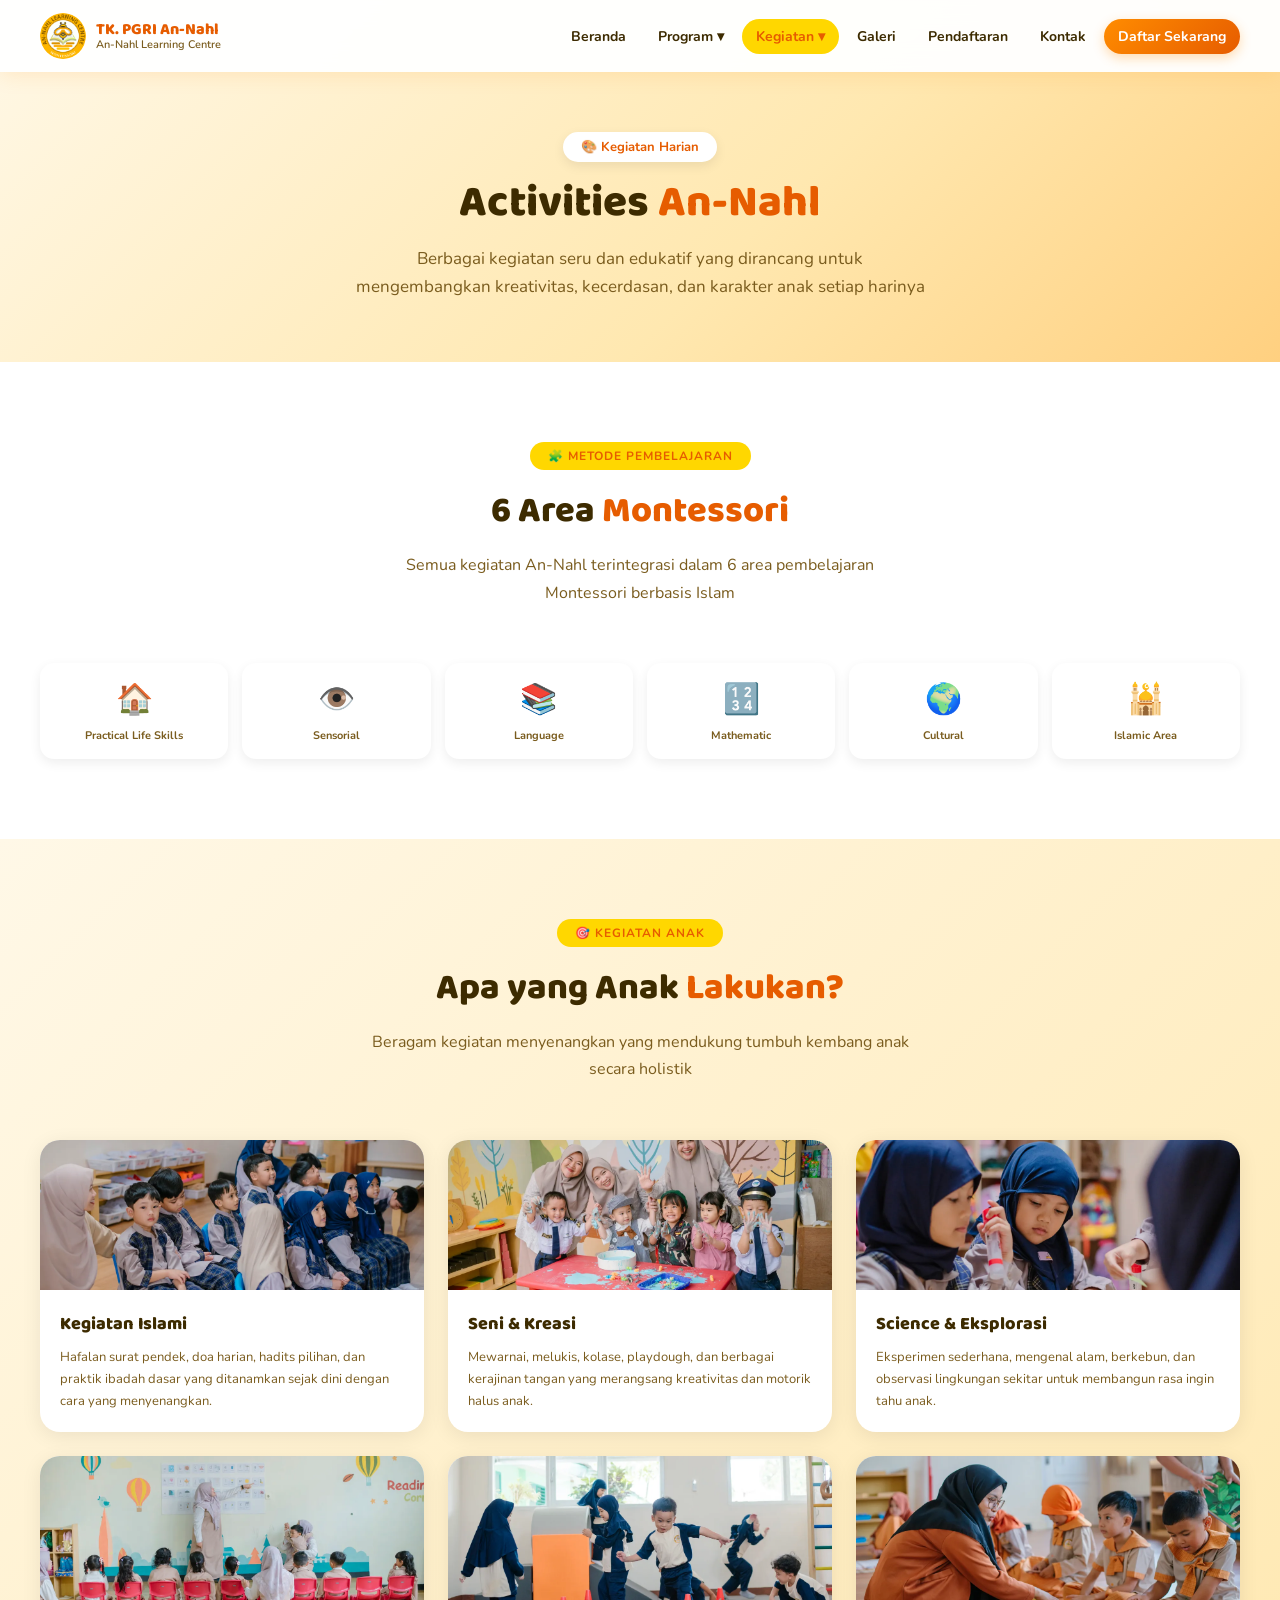
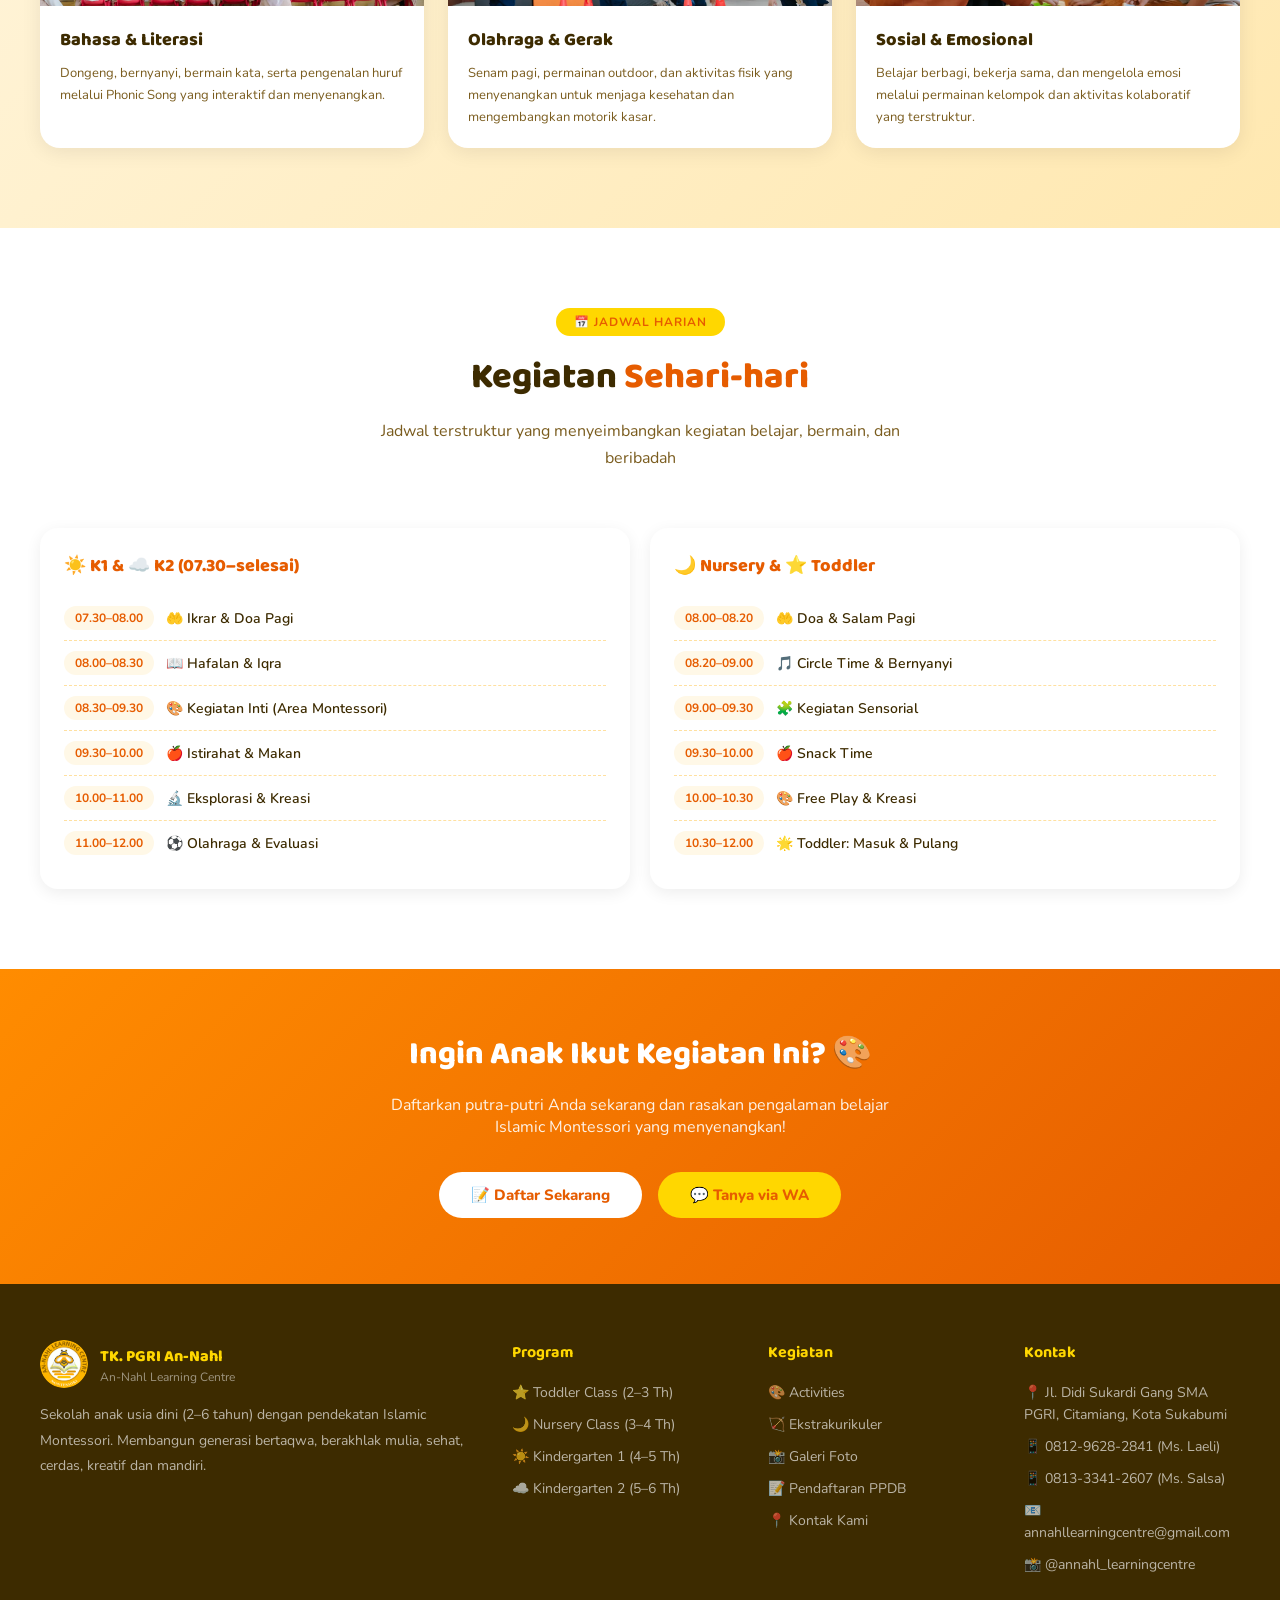
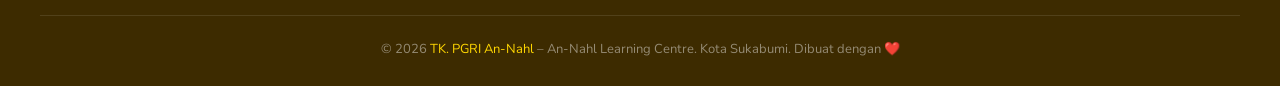
==== commit 6ba36ae0: "perf: tambah loading=lazy pada semua gambar di bawah fold - index.html: 6 foto di section Kegiatan T" ====
--- a/activities.html
+++ b/activities.html
@@ -81,42 +81,42 @@
       </div>
       <div class="act-grid">
         <div class="act-card">
-          <div class="act-thumb" style="background:linear-gradient(135deg,#FFD700,#FFA500);font-size:0;padding:0"><img src="assets/Banner_Kegiatan_Islami.webp" alt="Kegiatan Islami" style="width:100%;height:100%;object-fit:cover"/></div>
+          <div class="act-thumb" style="background:linear-gradient(135deg,#FFD700,#FFA500);font-size:0;padding:0"><img src="assets/Banner_Kegiatan_Islami.webp" alt="Kegiatan Islami" loading="lazy" style="width:100%;height:100%;object-fit:cover"/></div>
           <div class="act-body">
             <h3>Kegiatan Islami</h3>
             <p>Hafalan surat pendek, doa harian, hadits pilihan, dan praktik ibadah dasar yang ditanamkan sejak dini dengan cara yang menyenangkan.</p>
           </div>
         </div>
         <div class="act-card">
-          <div class="act-thumb" style="background:linear-gradient(135deg,#FF6B9D,#FF8C69);font-size:0;padding:0"><img src="assets/Toddler_Class_Activity.webp" alt="Seni & Kreasi" style="width:100%;height:100%;object-fit:cover"/></div>
+          <div class="act-thumb" style="background:linear-gradient(135deg,#FF6B9D,#FF8C69);font-size:0;padding:0"><img src="assets/Toddler_Class_Activity.webp" alt="Seni & Kreasi" loading="lazy" style="width:100%;height:100%;object-fit:cover"/></div>
           <div class="act-body">
             <h3>Seni & Kreasi</h3>
             <p>Mewarnai, melukis, kolase, playdough, dan berbagai kerajinan tangan yang merangsang kreativitas dan motorik halus anak.</p>
           </div>
         </div>
         <div class="act-card">
-          <div class="act-thumb" style="background:linear-gradient(135deg,#4CAF50,#8BC34A);font-size:0;padding:0"><img src="assets/K1_B_Class_Activity_2.webp" alt="Science & Eksplorasi" style="width:100%;height:100%;object-fit:cover"/></div>
+          <div class="act-thumb" style="background:linear-gradient(135deg,#4CAF50,#8BC34A);font-size:0;padding:0"><img src="assets/K1_B_Class_Activity_2.webp" alt="Science & Eksplorasi" loading="lazy" style="width:100%;height:100%;object-fit:cover"/></div>
           <div class="act-body">
             <h3>Science & Eksplorasi</h3>
             <p>Eksperimen sederhana, mengenal alam, berkebun, dan observasi lingkungan sekitar untuk membangun rasa ingin tahu anak.</p>
           </div>
         </div>
         <div class="act-card">
-          <div class="act-thumb" style="background:linear-gradient(135deg,#2196F3,#00BCD4);font-size:0;padding:0"><img src="assets/Nursery_Class_Activity.webp" alt="Bahasa & Literasi" style="width:100%;height:100%;object-fit:cover"/></div>
+          <div class="act-thumb" style="background:linear-gradient(135deg,#2196F3,#00BCD4);font-size:0;padding:0"><img src="assets/Nursery_Class_Activity.webp" alt="Bahasa & Literasi" loading="lazy" style="width:100%;height:100%;object-fit:cover"/></div>
           <div class="act-body">
             <h3>Bahasa & Literasi</h3>
             <p>Dongeng, bernyanyi, bermain kata, serta pengenalan huruf melalui Phonic Song yang interaktif dan menyenangkan.</p>
           </div>
         </div>
         <div class="act-card">
-          <div class="act-thumb" style="background:linear-gradient(135deg,#9C27B0,#E91E63);font-size:0;padding:0"><img src="assets/K1_A_Gymnastic_Activity.webp" alt="Olahraga & Gerak" style="width:100%;height:100%;object-fit:cover"/></div>
+          <div class="act-thumb" style="background:linear-gradient(135deg,#9C27B0,#E91E63);font-size:0;padding:0"><img src="assets/K1_A_Gymnastic_Activity.webp" alt="Olahraga & Gerak" loading="lazy" style="width:100%;height:100%;object-fit:cover"/></div>
           <div class="act-body">
             <h3>Olahraga & Gerak</h3>
             <p>Senam pagi, permainan outdoor, dan aktivitas fisik yang menyenangkan untuk menjaga kesehatan dan mengembangkan motorik kasar.</p>
           </div>
         </div>
         <div class="act-card">
-          <div class="act-thumb" style="background:linear-gradient(135deg,#FF8C00,#E65C00);font-size:0;padding:0"><img src="assets/K2_Class_Activity.webp" alt="Sosial & Emosional" style="width:100%;height:100%;object-fit:cover"/></div>
+          <div class="act-thumb" style="background:linear-gradient(135deg,#FF8C00,#E65C00);font-size:0;padding:0"><img src="assets/K2_Class_Activity.webp" alt="Sosial & Emosional" loading="lazy" style="width:100%;height:100%;object-fit:cover"/></div>
           <div class="act-body">
             <h3>Sosial & Emosional</h3>
             <p>Belajar berbagi, bekerja sama, dan mengelola emosi melalui permainan kelompok dan aktivitas kolaboratif yang terstruktur.</p>
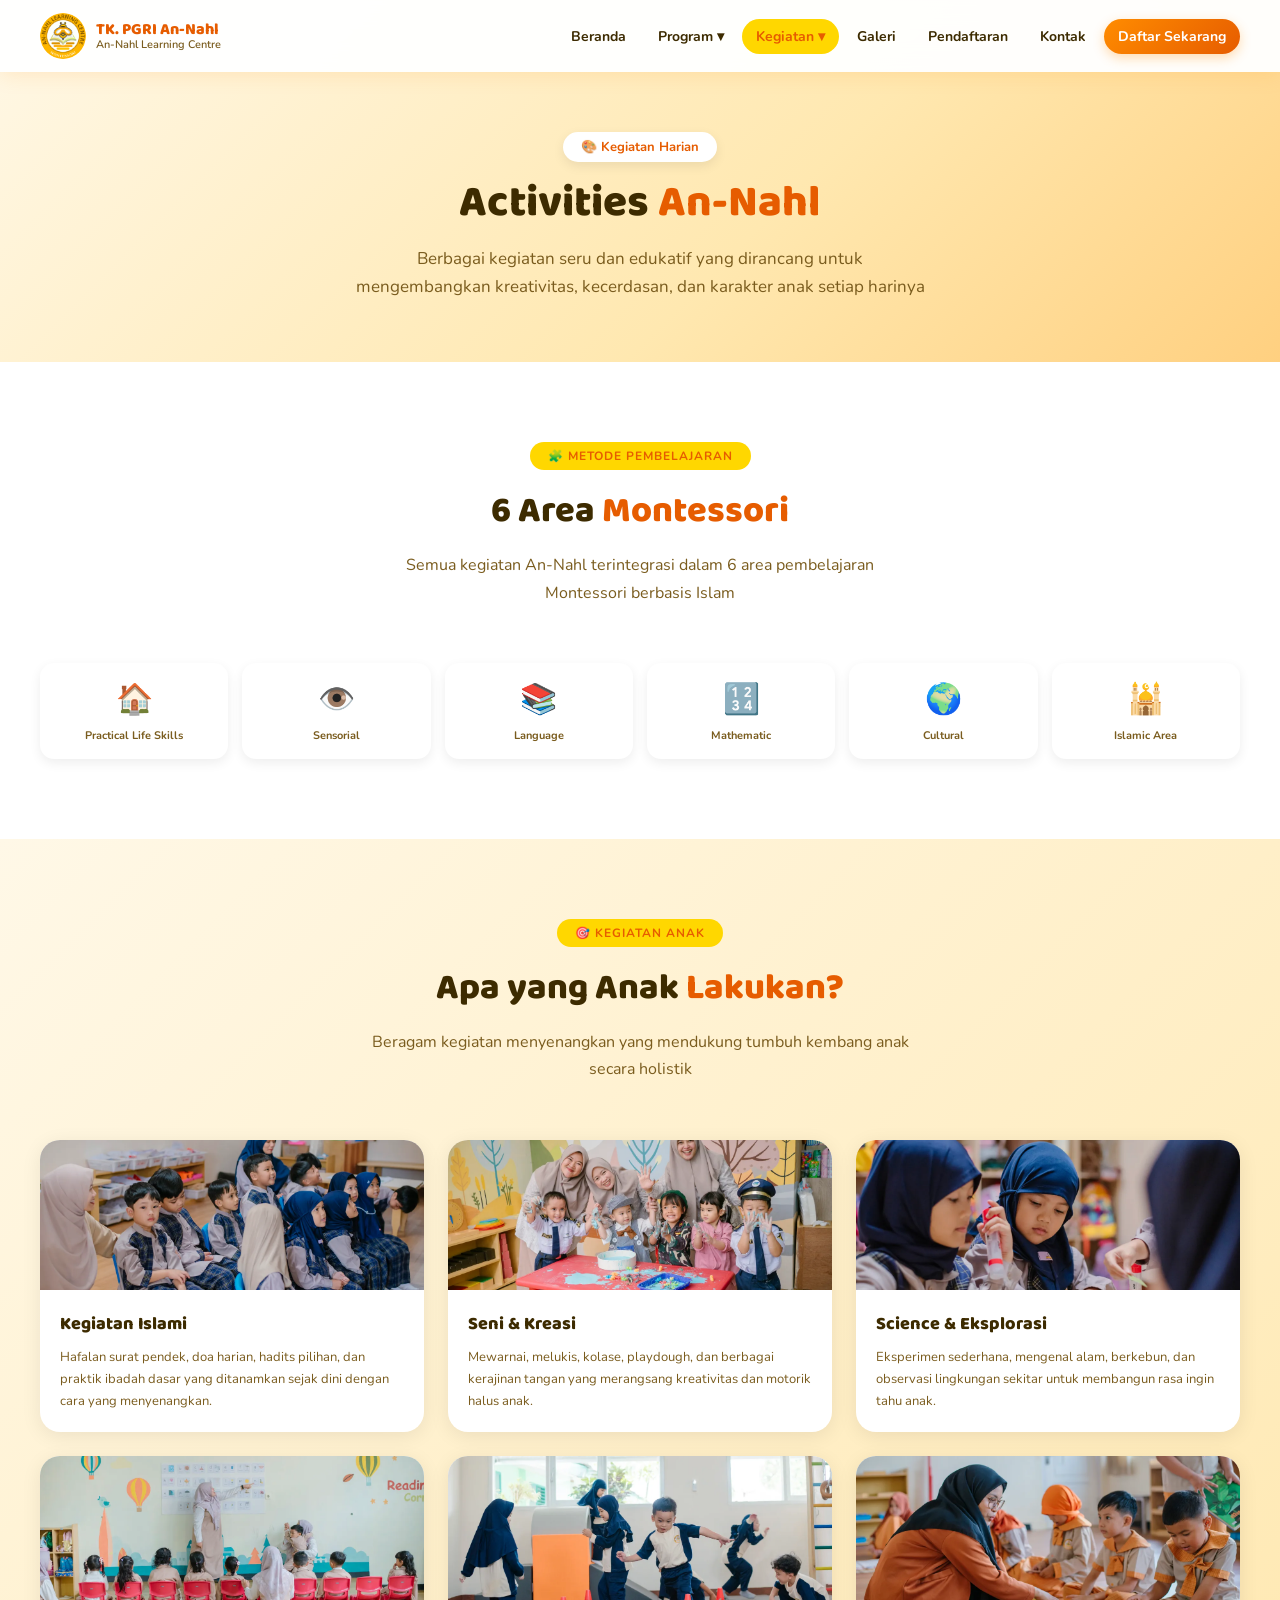
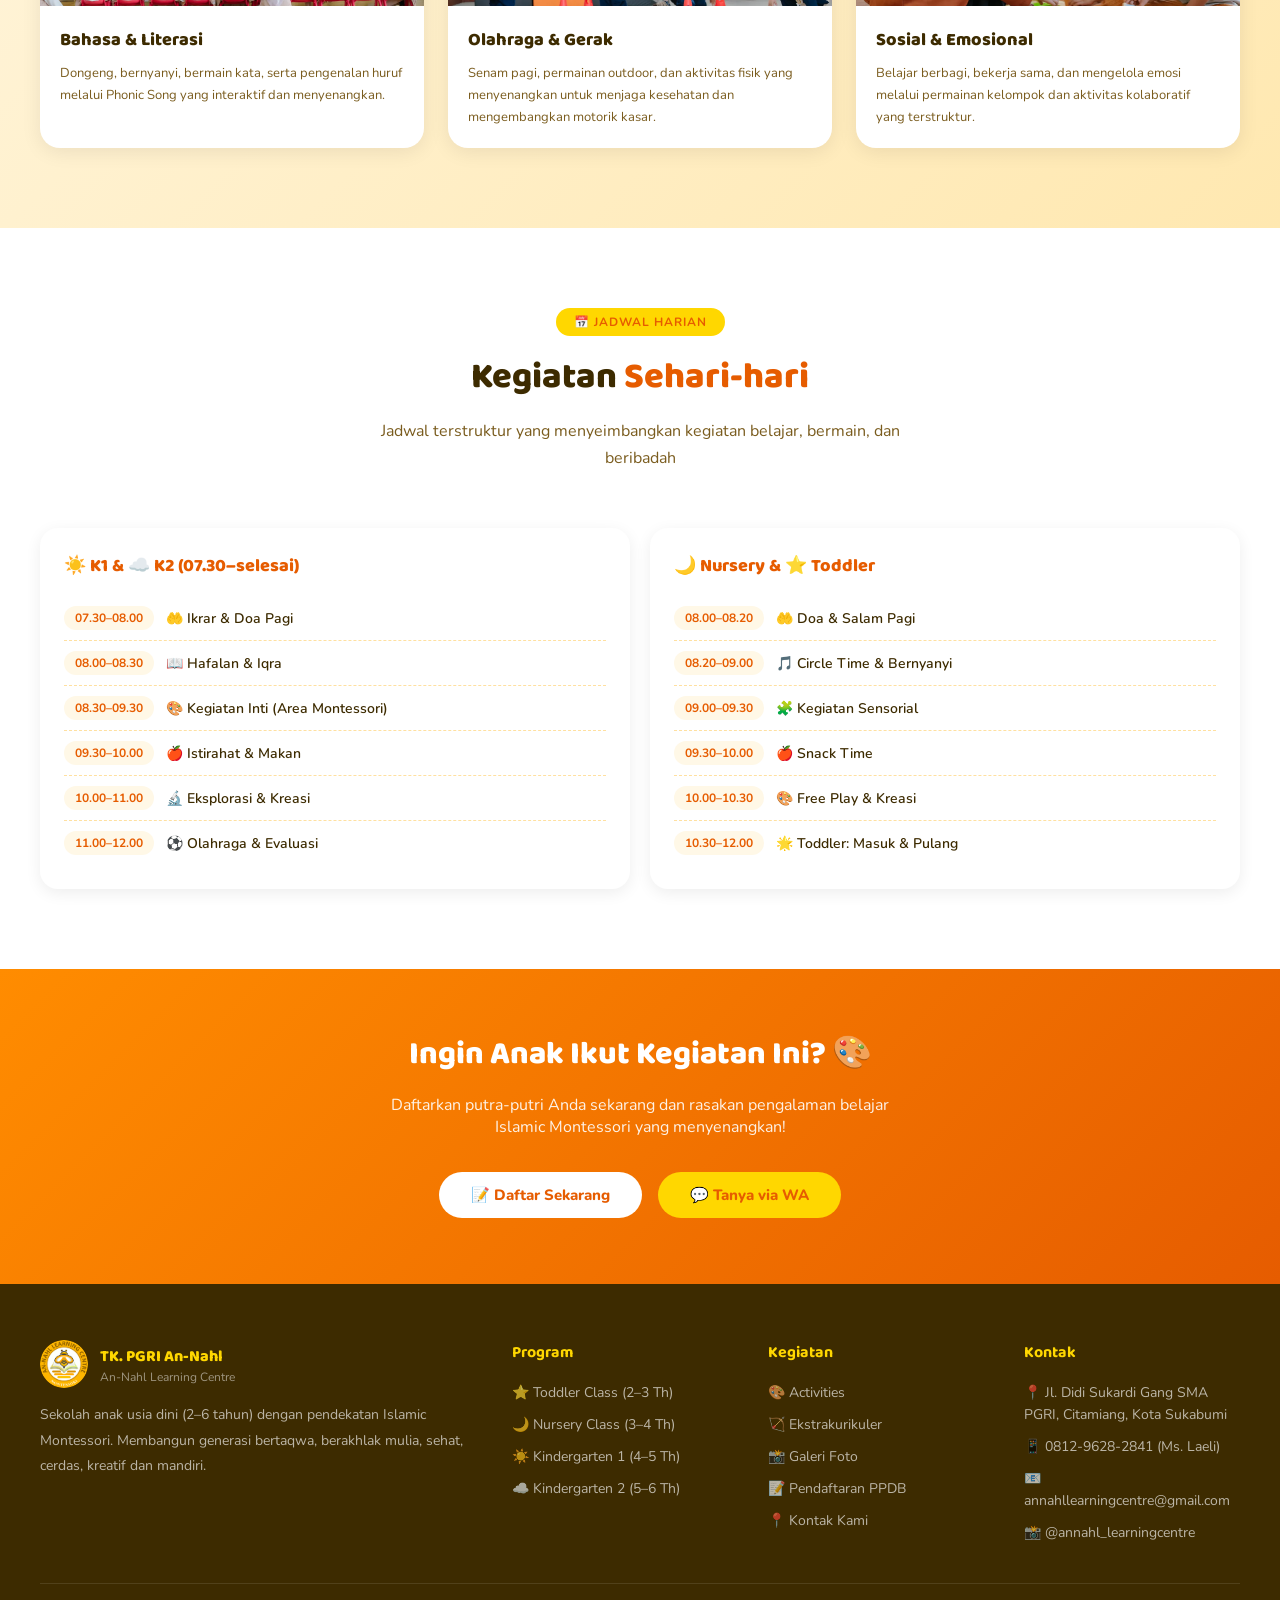
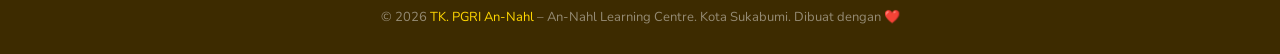
==== commit 14bf18bd: "fix: update semua URL dari vercel.app ke annahl-learningcenter.com - canonical, og:url, og:image di " ====
--- a/activities.html
+++ b/activities.html
@@ -7,12 +7,12 @@
   <meta name="keywords" content="kegiatan TK sukabumi, aktivitas PAUD sukabumi, TK An-Nahl activities, program anak sukabumi"/>
   <meta name="author" content="TK. PGRI An-Nahl Learning Centre"/>
   <meta name="robots" content="index, follow"/>
-  <link rel="canonical" href="https://tk-annahl-website.vercel.app/activities.html"/>
+  <link rel="canonical" href="https://www.annahl-learningcenter.com/activities.html"/>
   <meta property="og:type" content="website"/>
   <meta property="og:title" content="Kegiatan & Aktivitas – TK. PGRI An-Nahl Sukabumi"/>
   <meta property="og:description" content="Seni, olahraga, hingga kegiatan islami yang menyenangkan untuk anak usia dini di Kota Sukabumi."/>
-  <meta property="og:image" content="https://tk-annahl-website.vercel.app/favicon.png"/>
-  <meta property="og:url" content="https://tk-annahl-website.vercel.app/activities.html"/>
+  <meta property="og:image" content="https://www.annahl-learningcenter.com/favicon.png"/>
+  <meta property="og:url" content="https://www.annahl-learningcenter.com/activities.html"/>
   <meta property="og:locale" content="id_ID"/>
   <meta name="twitter:card" content="summary"/>
   <meta name="twitter:title" content="Kegiatan & Aktivitas – TK. PGRI An-Nahl Sukabumi"/>
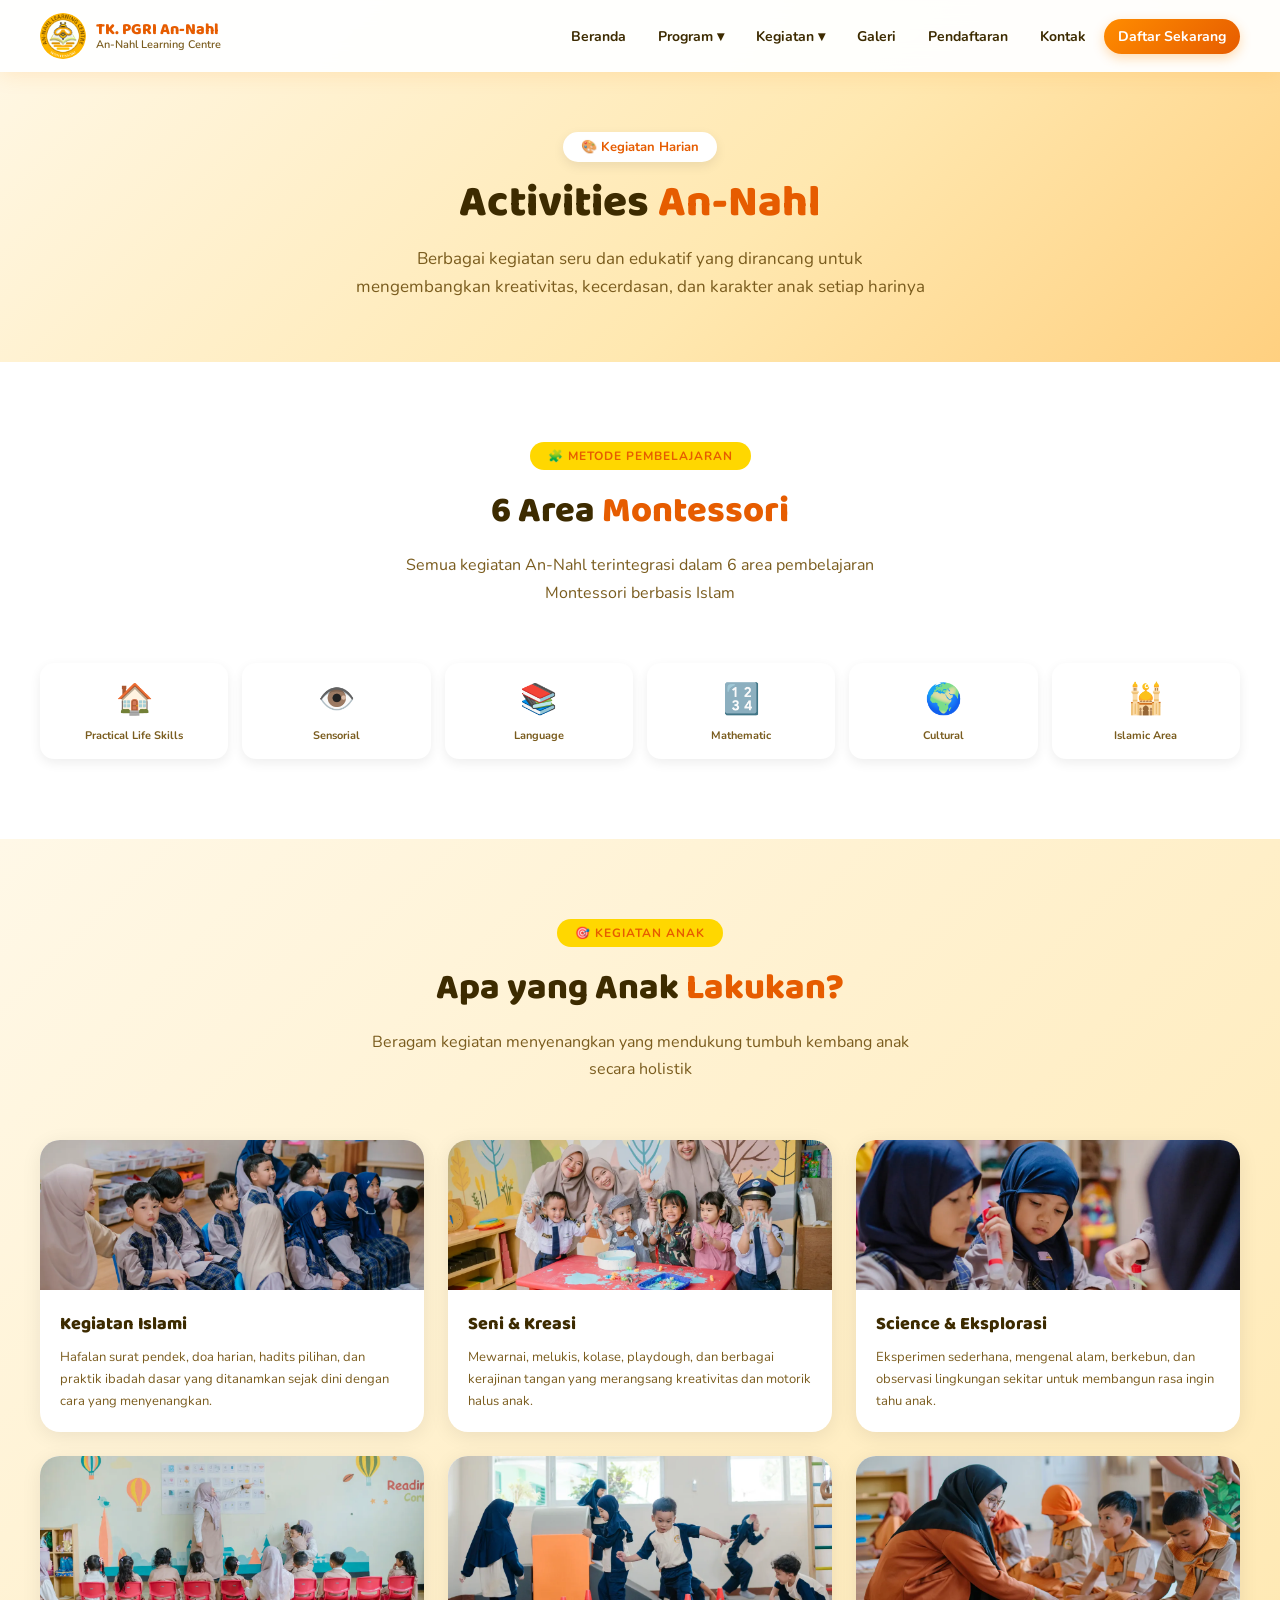
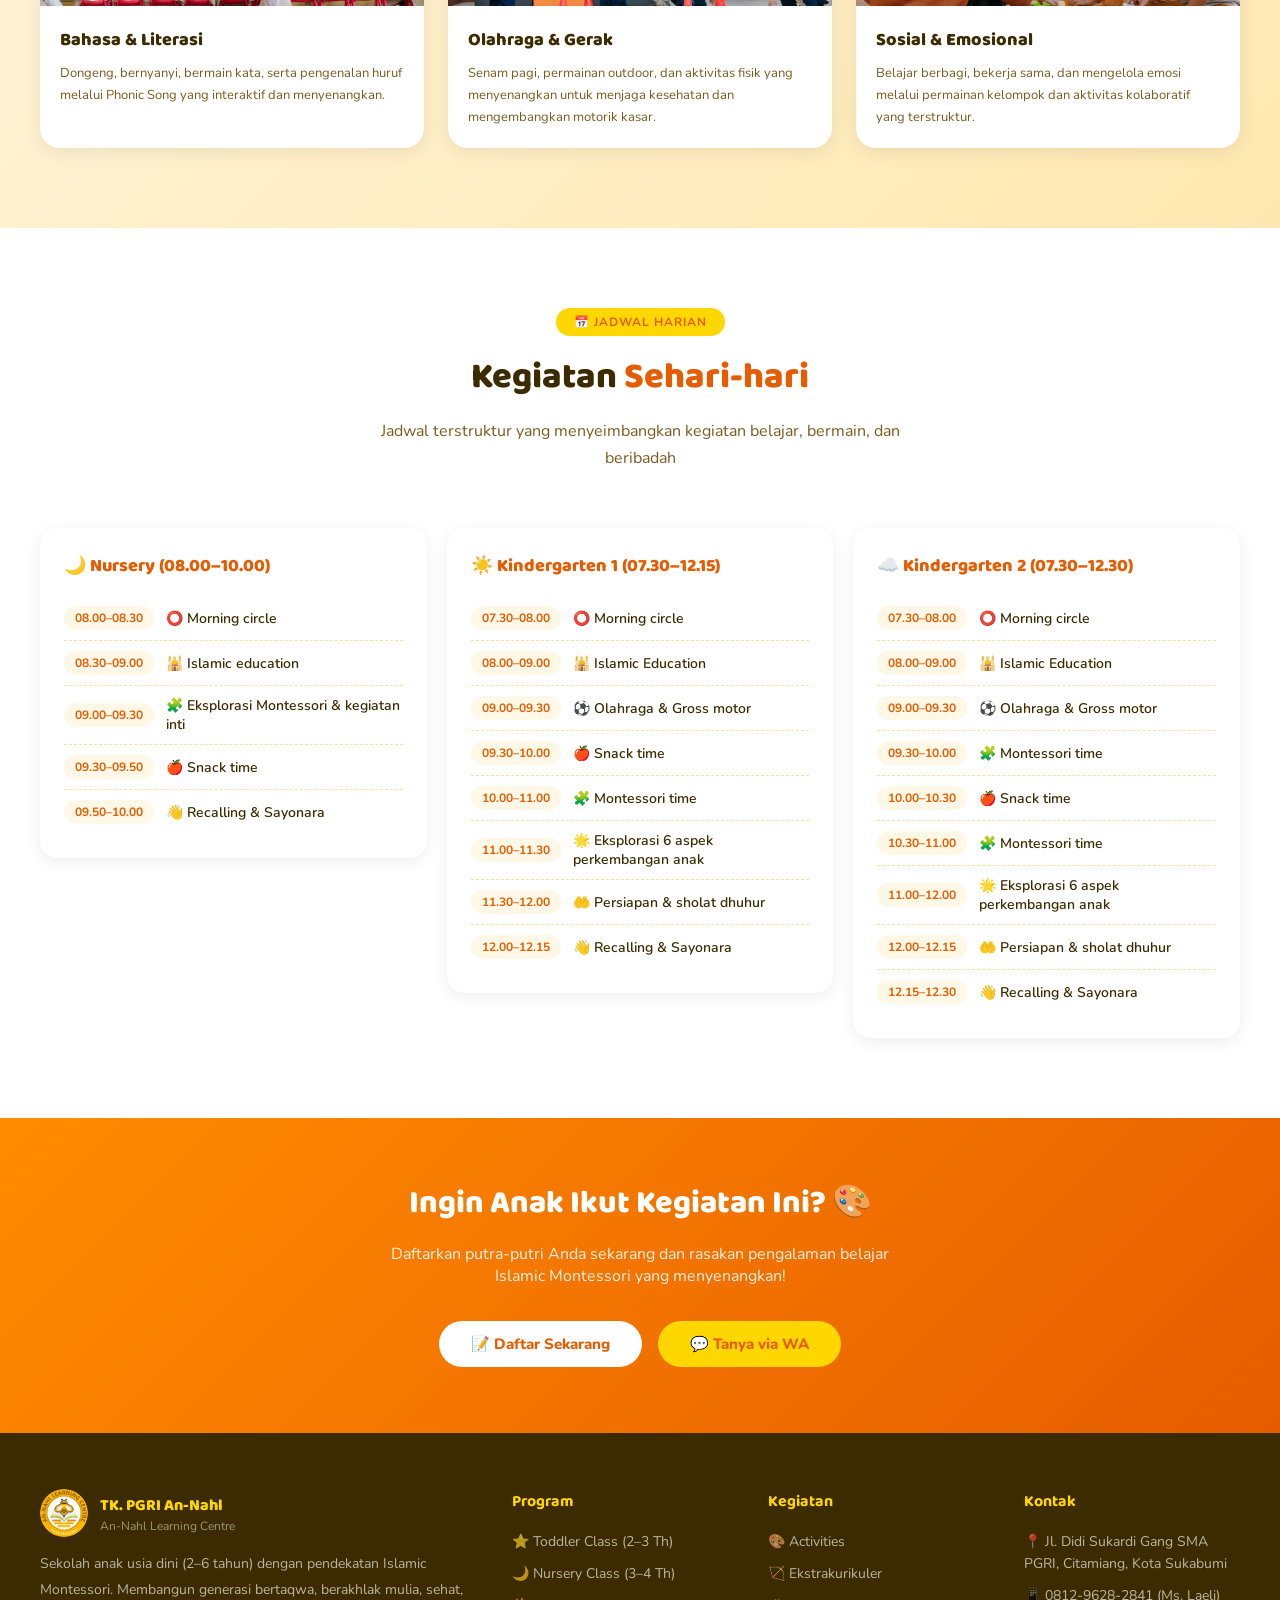
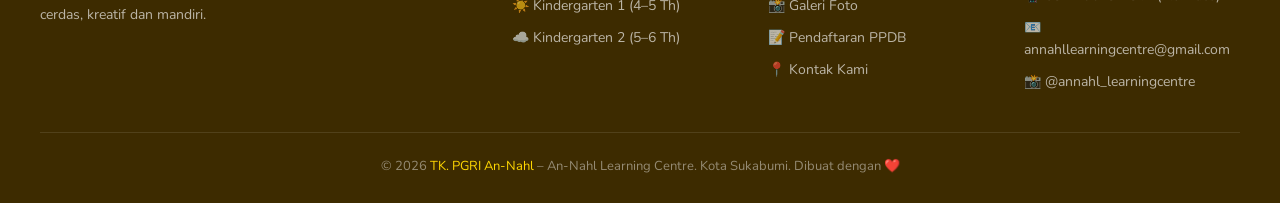
==== commit 40787df8: "feat: revisi klien - kelas reguler/non-reguler, 4 ekskul, alur 2027, jadwal harian, galeri, seragam," ====
--- a/activities.html
+++ b/activities.html
@@ -7,12 +7,12 @@
   <meta name="keywords" content="kegiatan TK sukabumi, aktivitas PAUD sukabumi, TK An-Nahl activities, program anak sukabumi"/>
   <meta name="author" content="TK. PGRI An-Nahl Learning Centre"/>
   <meta name="robots" content="index, follow"/>
-  <link rel="canonical" href="https://www.annahl-learningcenter.com/activities.html"/>
+  <link rel="canonical" href="https://www.annahl-learningcenter.com/activities"/>
   <meta property="og:type" content="website"/>
   <meta property="og:title" content="Kegiatan & Aktivitas – TK. PGRI An-Nahl Sukabumi"/>
   <meta property="og:description" content="Seni, olahraga, hingga kegiatan islami yang menyenangkan untuk anak usia dini di Kota Sukabumi."/>
   <meta property="og:image" content="https://www.annahl-learningcenter.com/favicon.png"/>
-  <meta property="og:url" content="https://www.annahl-learningcenter.com/activities.html"/>
+  <meta property="og:url" content="https://www.annahl-learningcenter.com/activities"/>
   <meta property="og:locale" content="id_ID"/>
   <meta name="twitter:card" content="summary"/>
   <meta name="twitter:title" content="Kegiatan & Aktivitas – TK. PGRI An-Nahl Sukabumi"/>
@@ -27,7 +27,7 @@
     .act-body { padding:20px; }
     .act-body h3 { font-family:'Baloo 2',cursive; font-size:18px; font-weight:800; margin-bottom:8px; }
     .act-body p { font-size:13px; color:var(--text-light); line-height:1.7; }
-    .jadwal-grid { display:grid; grid-template-columns:repeat(2,1fr); gap:20px; }
+    .jadwal-grid { display:grid; grid-template-columns:repeat(3,1fr); gap:20px; align-items:start; }
     .jadwal-card { background:white; border-radius:18px; padding:24px; box-shadow:0 4px 16px rgba(0,0,0,0.07); }
     .jadwal-card h4 { font-family:'Baloo 2',cursive; font-size:18px; font-weight:800; color:var(--orange-dark); margin-bottom:16px; }
     .jadwal-item { display:flex; align-items:center; gap:12px; padding:10px 0; border-bottom:1px dashed #FFE0A0; }
@@ -136,22 +136,35 @@
       </div>
       <div class="jadwal-grid">
         <div class="jadwal-card">
-          <h4>☀️ K1 & ☁️ K2 (07.30–selesai)</h4>
-          <div class="jadwal-item"><span class="jadwal-time">07.30–08.00</span><span class="jadwal-activity">🤲 Ikrar & Doa Pagi</span></div>
-          <div class="jadwal-item"><span class="jadwal-time">08.00–08.30</span><span class="jadwal-activity">📖 Hafalan & Iqra</span></div>
-          <div class="jadwal-item"><span class="jadwal-time">08.30–09.30</span><span class="jadwal-activity">🎨 Kegiatan Inti (Area Montessori)</span></div>
-          <div class="jadwal-item"><span class="jadwal-time">09.30–10.00</span><span class="jadwal-activity">🍎 Istirahat & Makan</span></div>
-          <div class="jadwal-item"><span class="jadwal-time">10.00–11.00</span><span class="jadwal-activity">🔬 Eksplorasi & Kreasi</span></div>
-          <div class="jadwal-item"><span class="jadwal-time">11.00–12.00</span><span class="jadwal-activity">⚽ Olahraga & Evaluasi</span></div>
+          <h4>🌙 Nursery (08.00–10.00)</h4>
+          <div class="jadwal-item"><span class="jadwal-time">08.00–08.30</span><span class="jadwal-activity">⭕ Morning circle</span></div>
+          <div class="jadwal-item"><span class="jadwal-time">08.30–09.00</span><span class="jadwal-activity">🕌 Islamic education</span></div>
+          <div class="jadwal-item"><span class="jadwal-time">09.00–09.30</span><span class="jadwal-activity">🧩 Eksplorasi Montessori & kegiatan inti</span></div>
+          <div class="jadwal-item"><span class="jadwal-time">09.30–09.50</span><span class="jadwal-activity">🍎 Snack time</span></div>
+          <div class="jadwal-item"><span class="jadwal-time">09.50–10.00</span><span class="jadwal-activity">👋 Recalling & Sayonara</span></div>
         </div>
         <div class="jadwal-card">
-          <h4>🌙 Nursery & ⭐ Toddler</h4>
-          <div class="jadwal-item"><span class="jadwal-time">08.00–08.20</span><span class="jadwal-activity">🤲 Doa & Salam Pagi</span></div>
-          <div class="jadwal-item"><span class="jadwal-time">08.20–09.00</span><span class="jadwal-activity">🎵 Circle Time & Bernyanyi</span></div>
-          <div class="jadwal-item"><span class="jadwal-time">09.00–09.30</span><span class="jadwal-activity">🧩 Kegiatan Sensorial</span></div>
-          <div class="jadwal-item"><span class="jadwal-time">09.30–10.00</span><span class="jadwal-activity">🍎 Snack Time</span></div>
-          <div class="jadwal-item"><span class="jadwal-time">10.00–10.30</span><span class="jadwal-activity">🎨 Free Play & Kreasi</span></div>
-          <div class="jadwal-item"><span class="jadwal-time">10.30–12.00</span><span class="jadwal-activity">🌟 Toddler: Masuk & Pulang</span></div>
+          <h4>☀️ Kindergarten 1 (07.30–12.15)</h4>
+          <div class="jadwal-item"><span class="jadwal-time">07.30–08.00</span><span class="jadwal-activity">⭕ Morning circle</span></div>
+          <div class="jadwal-item"><span class="jadwal-time">08.00–09.00</span><span class="jadwal-activity">🕌 Islamic Education</span></div>
+          <div class="jadwal-item"><span class="jadwal-time">09.00–09.30</span><span class="jadwal-activity">⚽ Olahraga & Gross motor</span></div>
+          <div class="jadwal-item"><span class="jadwal-time">09.30–10.00</span><span class="jadwal-activity">🍎 Snack time</span></div>
+          <div class="jadwal-item"><span class="jadwal-time">10.00–11.00</span><span class="jadwal-activity">🧩 Montessori time</span></div>
+          <div class="jadwal-item"><span class="jadwal-time">11.00–11.30</span><span class="jadwal-activity">🌟 Eksplorasi 6 aspek perkembangan anak</span></div>
+          <div class="jadwal-item"><span class="jadwal-time">11.30–12.00</span><span class="jadwal-activity">🤲 Persiapan & sholat dhuhur</span></div>
+          <div class="jadwal-item"><span class="jadwal-time">12.00–12.15</span><span class="jadwal-activity">👋 Recalling & Sayonara</span></div>
+        </div>
+        <div class="jadwal-card">
+          <h4>☁️ Kindergarten 2 (07.30–12.30)</h4>
+          <div class="jadwal-item"><span class="jadwal-time">07.30–08.00</span><span class="jadwal-activity">⭕ Morning circle</span></div>
+          <div class="jadwal-item"><span class="jadwal-time">08.00–09.00</span><span class="jadwal-activity">🕌 Islamic Education</span></div>
+          <div class="jadwal-item"><span class="jadwal-time">09.00–09.30</span><span class="jadwal-activity">⚽ Olahraga & Gross motor</span></div>
+          <div class="jadwal-item"><span class="jadwal-time">09.30–10.00</span><span class="jadwal-activity">🧩 Montessori time</span></div>
+          <div class="jadwal-item"><span class="jadwal-time">10.00–10.30</span><span class="jadwal-activity">🍎 Snack time</span></div>
+          <div class="jadwal-item"><span class="jadwal-time">10.30–11.00</span><span class="jadwal-activity">🧩 Montessori time</span></div>
+          <div class="jadwal-item"><span class="jadwal-time">11.00–12.00</span><span class="jadwal-activity">🌟 Eksplorasi 6 aspek perkembangan anak</span></div>
+          <div class="jadwal-item"><span class="jadwal-time">12.00–12.15</span><span class="jadwal-activity">🤲 Persiapan & sholat dhuhur</span></div>
+          <div class="jadwal-item"><span class="jadwal-time">12.15–12.30</span><span class="jadwal-activity">👋 Recalling & Sayonara</span></div>
         </div>
       </div>
     </div>
@@ -160,7 +173,7 @@
   <div style="background:linear-gradient(135deg,var(--orange),var(--orange-dark));padding:60px 40px;text-align:center;color:white">
     <h2 style="font-family:'Baloo 2',cursive;font-size:32px;font-weight:800;margin-bottom:14px">Ingin Anak Ikut Kegiatan Ini? 🎨</h2>
     <p style="font-size:16px;opacity:0.9;margin-bottom:28px;max-width:500px;margin-left:auto;margin-right:auto">Daftarkan putra-putri Anda sekarang dan rasakan pengalaman belajar Islamic Montessori yang menyenangkan!</p>
-    <a href="ppdb.html" style="background:white;color:var(--orange-dark);padding:13px 32px;border-radius:30px;text-decoration:none;font-weight:800;font-size:15px;display:inline-block;margin:6px">📝 Daftar Sekarang</a>
+    <a href="ppdb" style="background:white;color:var(--orange-dark);padding:13px 32px;border-radius:30px;text-decoration:none;font-weight:800;font-size:15px;display:inline-block;margin:6px">📝 Daftar Sekarang</a>
     <a href="https://wa.me/6281296282841" target="_blank" style="background:var(--yellow);color:var(--orange-dark);padding:13px 32px;border-radius:30px;text-decoration:none;font-weight:800;font-size:15px;display:inline-block;margin:6px">💬 Tanya via WA</a>
   </div>
 
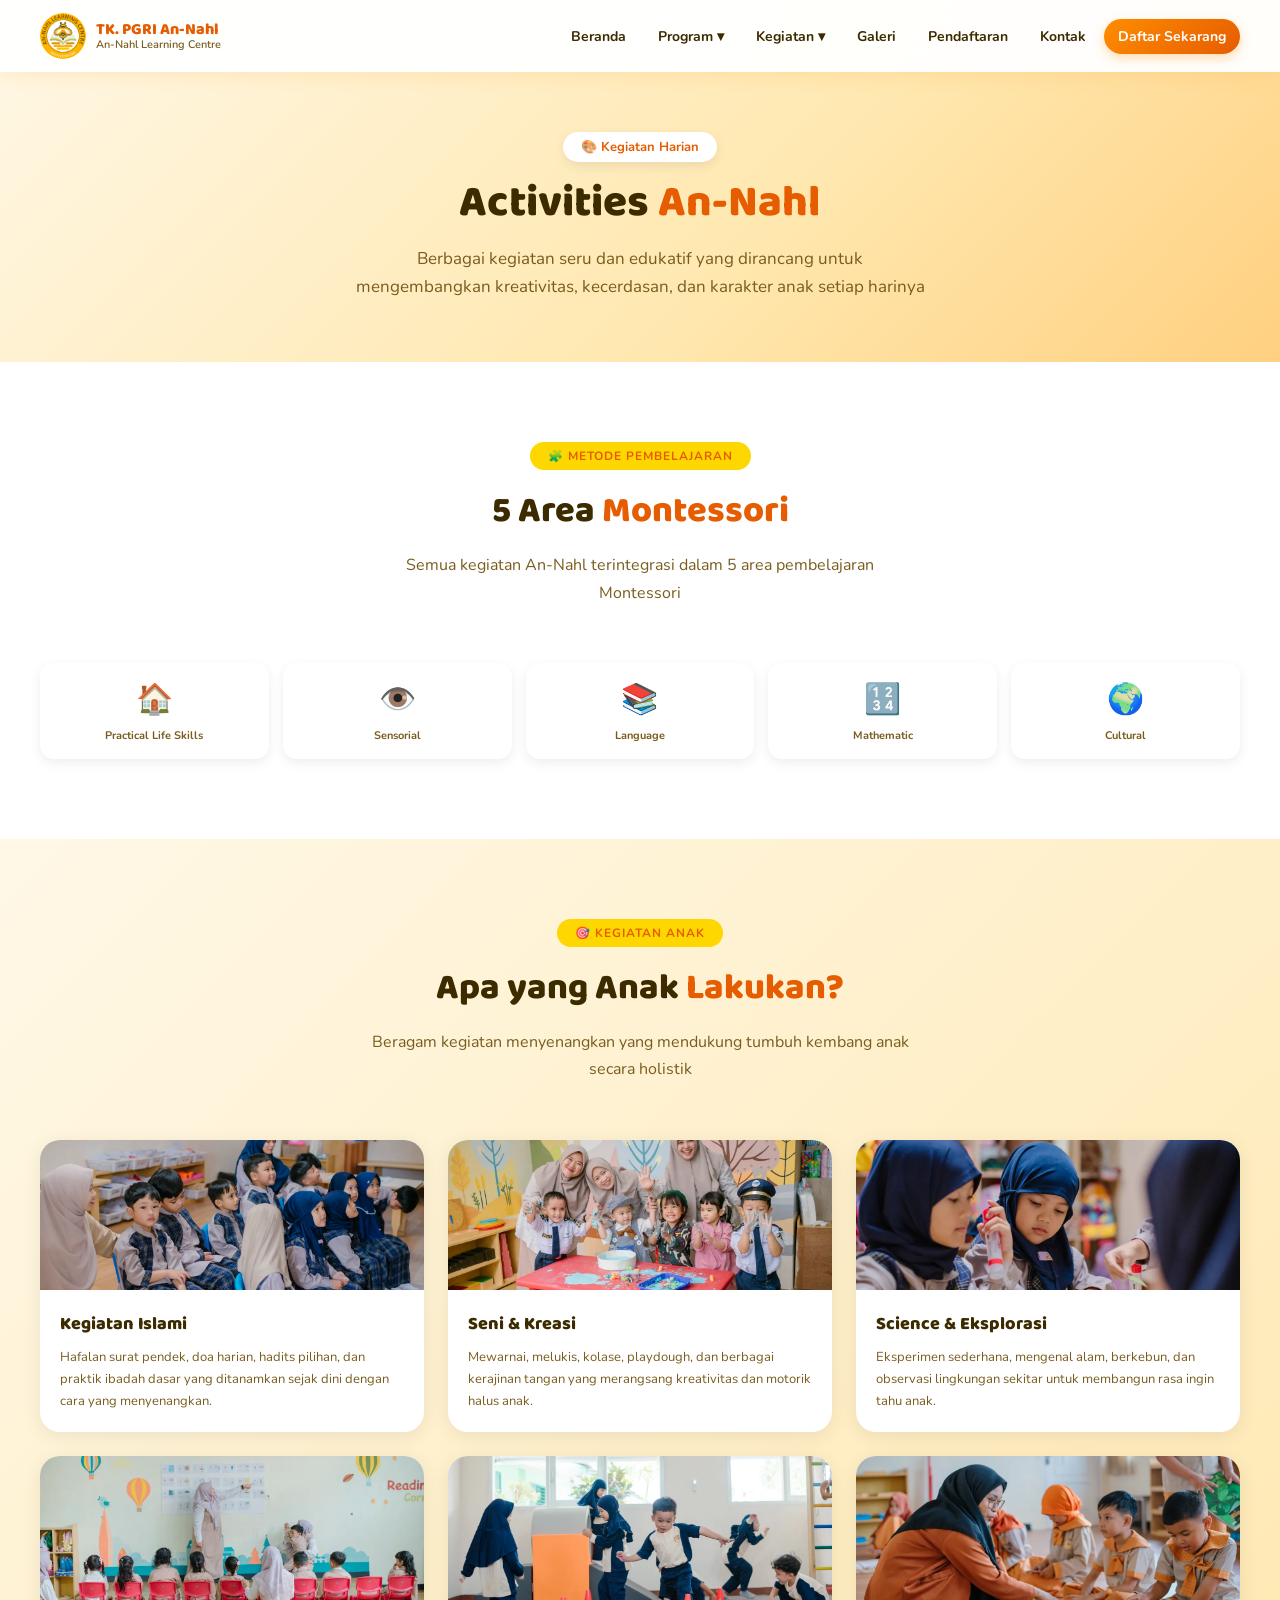
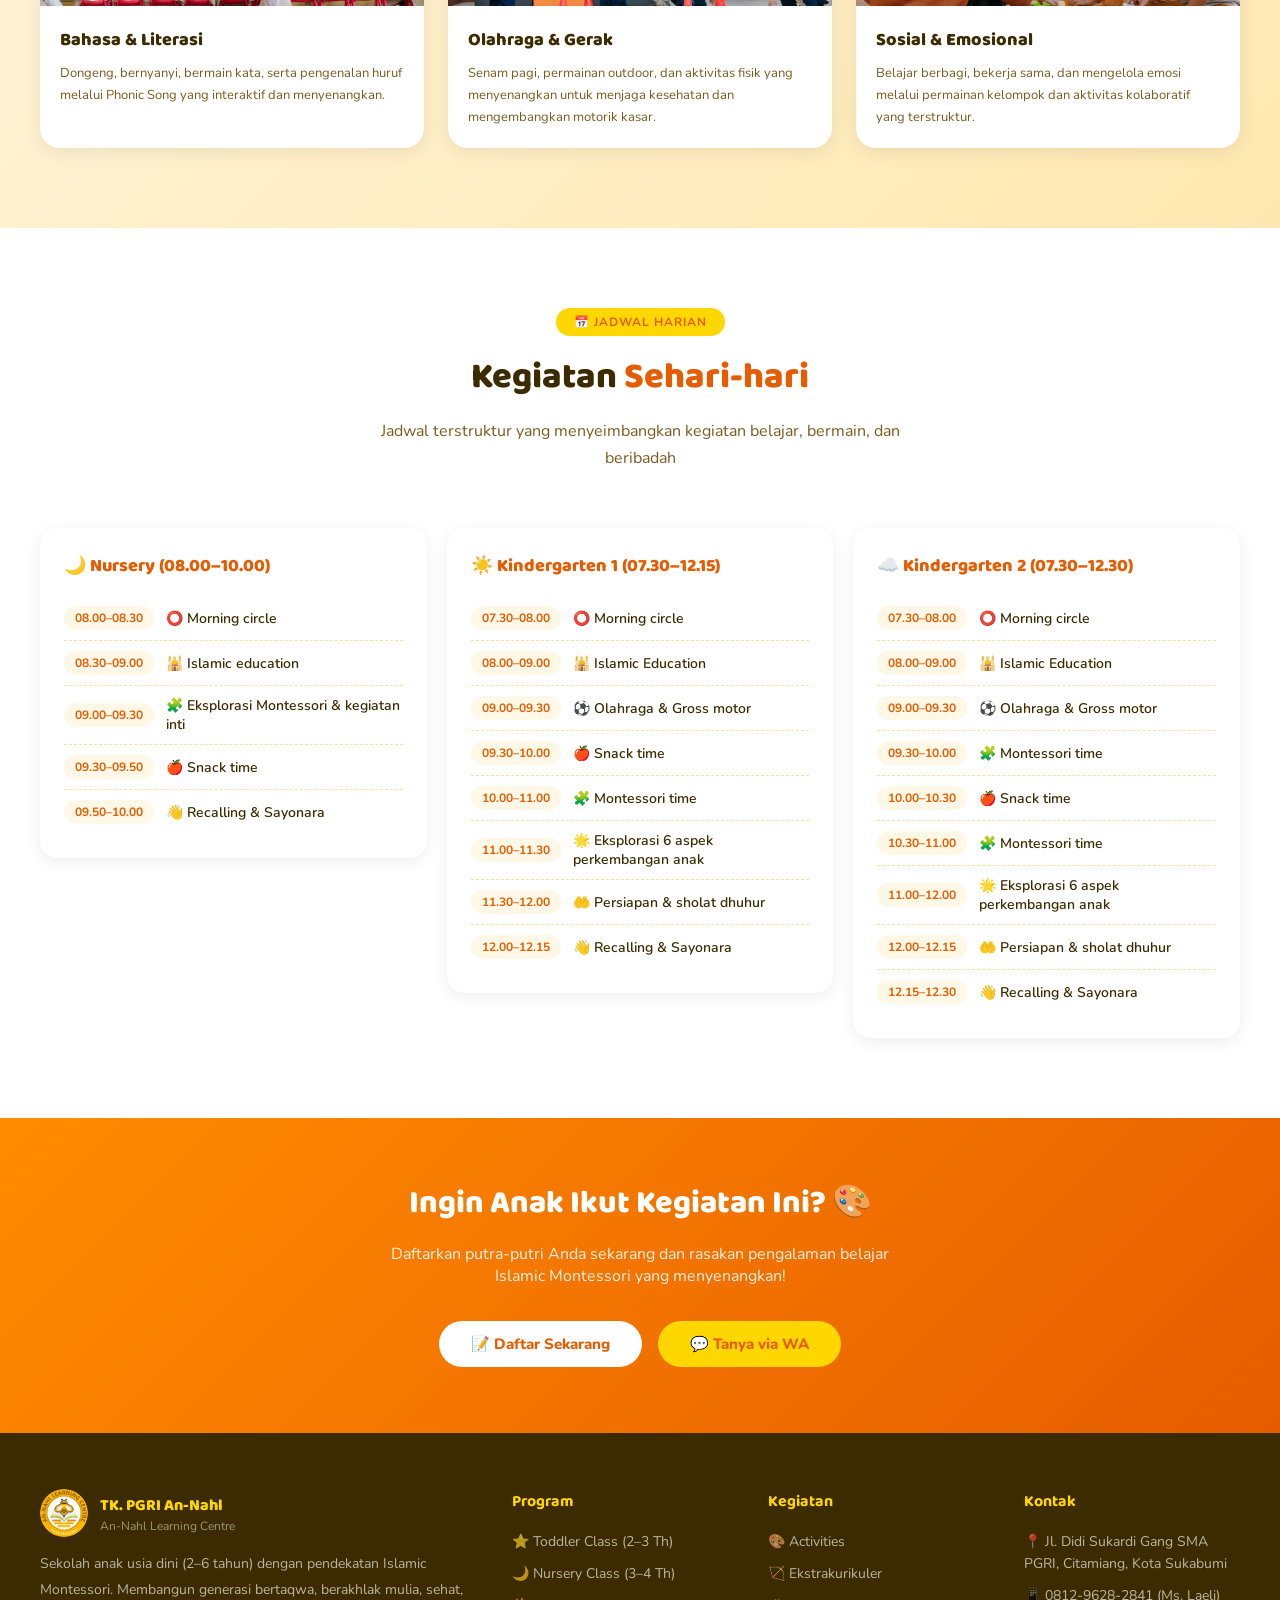
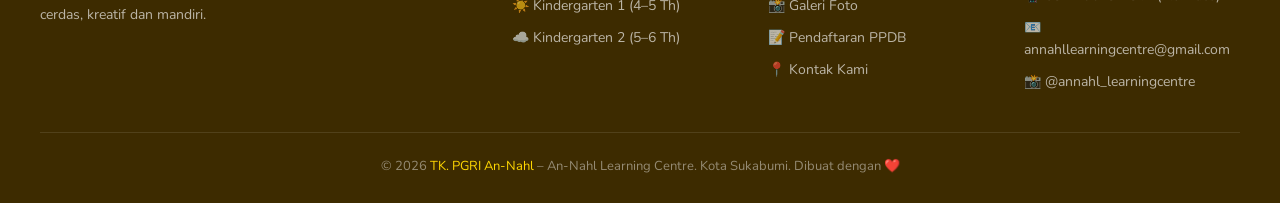
==== commit c104ee67: "feat: deskripsi & fokus 4 program, 5 area montessori, bilingual baru, sensory sport room" ====
--- a/activities.html
+++ b/activities.html
@@ -34,7 +34,7 @@
     .jadwal-item:last-child { border-bottom:none; }
     .jadwal-time { background:var(--cream); color:var(--orange-dark); padding:4px 10px; border-radius:20px; font-size:12px; font-weight:700; white-space:nowrap; min-width:90px; text-align:center; }
     .jadwal-activity { font-size:14px; font-weight:600; color:var(--text); }
-    .area-row { display:grid; grid-template-columns:repeat(6,1fr); gap:14px; }
+    .area-row { display:grid; grid-template-columns:repeat(5,1fr); gap:14px; }
     .area-pill { background:white; border-radius:14px; padding:16px 10px; text-align:center; box-shadow:0 4px 12px rgba(0,0,0,0.07); transition:transform 0.3s; }
     .area-pill:hover { transform:translateY(-4px); }
     .area-pill .icon { font-size:30px; margin-bottom:8px; }
@@ -52,13 +52,13 @@
     <p>Berbagai kegiatan seru dan edukatif yang dirancang untuk mengembangkan kreativitas, kecerdasan, dan karakter anak setiap harinya</p>
   </div>
 
-  <!-- 6 AREA MONTESSORI SINGKAT -->
+  <!-- 5 AREA MONTESSORI SINGKAT -->
   <section style="background:white">
     <div class="container">
       <div class="section-header">
         <div class="section-tag">🧩 Metode Pembelajaran</div>
-        <h2 class="section-title">6 Area <span>Montessori</span></h2>
-        <p class="section-desc">Semua kegiatan An-Nahl terintegrasi dalam 6 area pembelajaran Montessori berbasis Islam</p>
+        <h2 class="section-title">5 Area <span>Montessori</span></h2>
+        <p class="section-desc">Semua kegiatan An-Nahl terintegrasi dalam 5 area pembelajaran Montessori</p>
       </div>
       <div class="area-row">
         <div class="area-pill"><div class="icon">🏠</div><p>Practical Life Skills</p></div>
@@ -66,7 +66,6 @@
         <div class="area-pill"><div class="icon">📚</div><p>Language</p></div>
         <div class="area-pill"><div class="icon">🔢</div><p>Mathematic</p></div>
         <div class="area-pill"><div class="icon">🌍</div><p>Cultural</p></div>
-        <div class="area-pill"><div class="icon">🕌</div><p>Islamic Area</p></div>
       </div>
     </div>
   </section>
